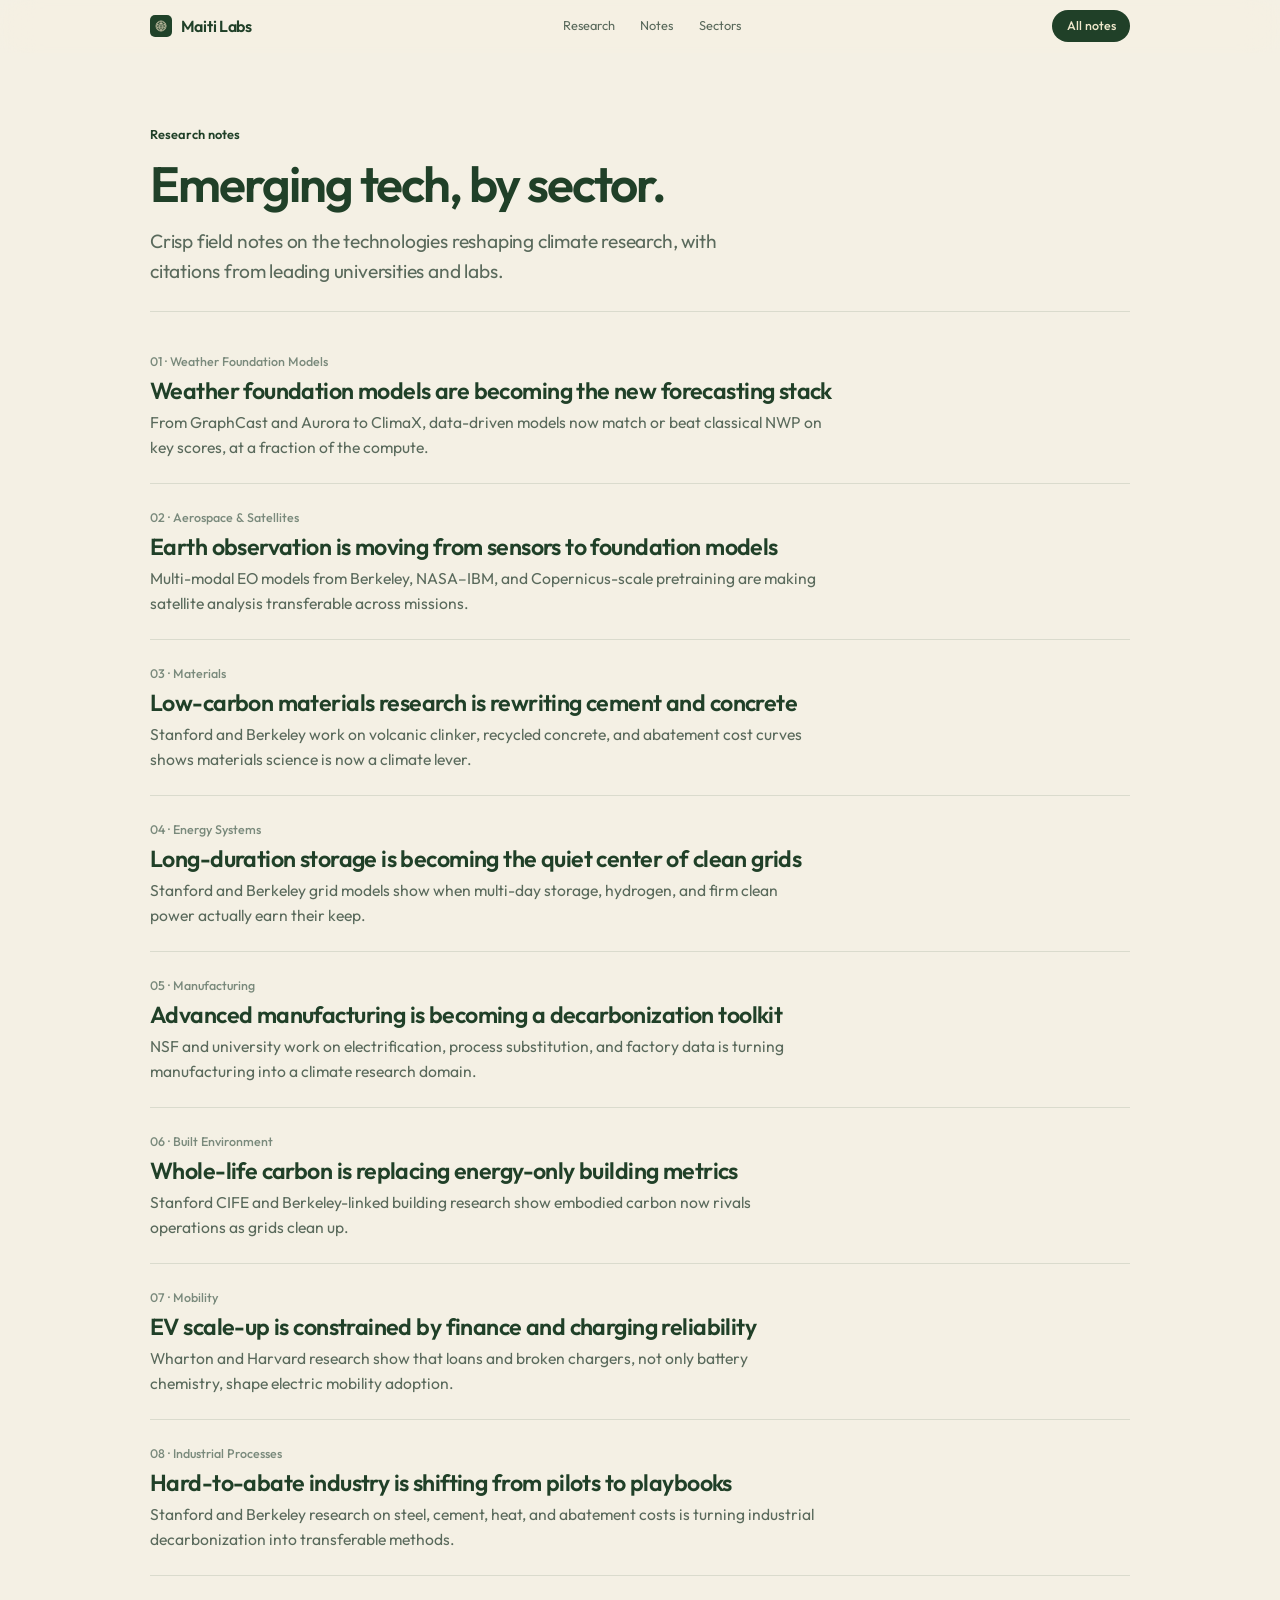
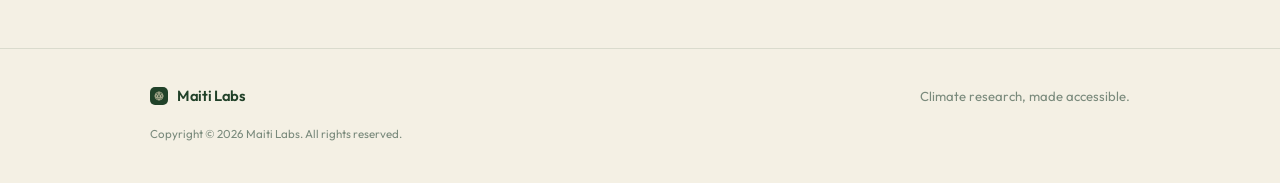
==== blog/index.html @ e24b53aa "Add sector research notes on emerging technologies" ====
<!DOCTYPE html>
<html lang="en">
<head>
<meta charset="UTF-8" />
<meta name="viewport" content="width=device-width, initial-scale=1.0" />
<title>Research notes · Maiti Labs</title>
<meta name="description" content="Maiti Labs research notes on emerging technologies across climate sectors." />
<link rel="icon" href="../logo.png" type="image/png" />
<link rel="preconnect" href="https://fonts.googleapis.com">
<link rel="preconnect" href="https://fonts.gstatic.com" crossorigin>
<link href="https://fonts.googleapis.com/css2?family=Outfit:wght@300;400;500;600;700&display=swap" rel="stylesheet">
<link rel="stylesheet" href="styles.css" />
</head>
<body>
  <nav class="nav" id="nav">
    <div class="wrap nav-inner">
      <a class="brand" href="../index.html" aria-label="Maiti Labs home">
        <img src="../logo.png" alt="" width="22" height="22" />
        <span>Maiti Labs</span>
      </a>
      <div class="nav-links">
        <a href="../index.html#research">Research</a>
        <a href="index.html">Notes</a>
        <a href="../index.html#sectors">Sectors</a>
      </div>
      <a class="nav-cta" href="index.html">All notes</a>
    </div>
  </nav>
  <header class="page-hero">
    <div class="wrap">
      <p class="eyebrow">Research notes</p>
      <h1>Emerging tech, by sector.</h1>
      <p class="lede">Crisp field notes on the technologies reshaping climate research, with citations from leading universities and labs.</p>
    </div>
  </header>
  <section class="wrap">
    <div class="post-list">
        <a class="post-card" href="weather-foundation-models.html">
          <p class="meta">01 · Weather Foundation Models</p>
          <h2>Weather foundation models are becoming the new forecasting stack</h2>
          <p>From GraphCast and Aurora to ClimaX, data-driven models now match or beat classical NWP on key scores, at a fraction of the compute.</p>
        </a>
        <a class="post-card" href="aerospace-satellites.html">
          <p class="meta">02 · Aerospace & Satellites</p>
          <h2>Earth observation is moving from sensors to foundation models</h2>
          <p>Multi-modal EO models from Berkeley, NASA–IBM, and Copernicus-scale pretraining are making satellite analysis transferable across missions.</p>
        </a>
        <a class="post-card" href="materials.html">
          <p class="meta">03 · Materials</p>
          <h2>Low-carbon materials research is rewriting cement and concrete</h2>
          <p>Stanford and Berkeley work on volcanic clinker, recycled concrete, and abatement cost curves shows materials science is now a climate lever.</p>
        </a>
        <a class="post-card" href="energy-systems.html">
          <p class="meta">04 · Energy Systems</p>
          <h2>Long-duration storage is becoming the quiet center of clean grids</h2>
          <p>Stanford and Berkeley grid models show when multi-day storage, hydrogen, and firm clean power actually earn their keep.</p>
        </a>
        <a class="post-card" href="manufacturing.html">
          <p class="meta">05 · Manufacturing</p>
          <h2>Advanced manufacturing is becoming a decarbonization toolkit</h2>
          <p>NSF and university work on electrification, process substitution, and factory data is turning manufacturing into a climate research domain.</p>
        </a>
        <a class="post-card" href="built-environment.html">
          <p class="meta">06 · Built Environment</p>
          <h2>Whole-life carbon is replacing energy-only building metrics</h2>
          <p>Stanford CIFE and Berkeley-linked building research show embodied carbon now rivals operations as grids clean up.</p>
        </a>
        <a class="post-card" href="mobility.html">
          <p class="meta">07 · Mobility</p>
          <h2>EV scale-up is constrained by finance and charging reliability</h2>
          <p>Wharton and Harvard research show that loans and broken chargers, not only battery chemistry, shape electric mobility adoption.</p>
        </a>
        <a class="post-card" href="industrial-processes.html">
          <p class="meta">08 · Industrial Processes</p>
          <h2>Hard-to-abate industry is shifting from pilots to playbooks</h2>
          <p>Stanford and Berkeley research on steel, cement, heat, and abatement costs is turning industrial decarbonization into transferable methods.</p>
        </a>
    </div>
  </section>
  <footer class="footer">
    <div class="wrap">
      <div class="footer-row">
        <a class="brand" href="../index.html">
          <img src="../logo.png" alt="" width="18" height="18" />
          <span>Maiti Labs</span>
        </a>
        <p class="footer-tag">Climate research, made accessible.</p>
      </div>
      <p class="copyright">Copyright © 2026 Maiti Labs. All rights reserved.</p>
    </div>
  </footer>
  <script>
    const nav = document.getElementById('nav');
    const onScroll = () => nav.classList.toggle('scrolled', window.scrollY > 8);
    onScroll();
    window.addEventListener('scroll', onScroll, { passive: true });
  </script>
</body>
</html>
---- blog/styles.css ----
:root {
  --green: #204028;
  --cream: #f0e8cc;
  --bg: #f4f0e4;
  --bg-white: #faf7ef;
  --ink: #204028;
  --muted: #5a6a5c;
  --faint: #7a8a7c;
  --line: rgba(32, 64, 40, 0.12);
  --accent: #204028;
  --accent-soft: #2d5640;
  --max: 720px;
  --max-wide: 980px;
}

* { margin: 0; padding: 0; box-sizing: border-box; }
html { scroll-behavior: smooth; }
body {
  background: var(--bg);
  color: var(--ink);
  font-family: "Outfit", "Helvetica Neue", Helvetica, Arial, sans-serif;
  -webkit-font-smoothing: antialiased;
  text-rendering: optimizeLegibility;
  line-height: 1.55;
}
a { color: inherit; text-decoration: none; }
.wrap {
  width: min(100% - 2.4rem, var(--max-wide));
  margin-inline: auto;
}
.wrap-narrow {
  width: min(100% - 2.4rem, var(--max));
  margin-inline: auto;
}
@media (min-width: 800px) {
  .wrap { width: min(100% - 4rem, var(--max-wide)); }
  .wrap-narrow { width: min(100% - 4rem, var(--max)); }
}

.nav {
  position: sticky;
  top: 0;
  z-index: 40;
  background: rgba(244, 240, 228, 0.82);
  backdrop-filter: saturate(180%) blur(18px);
  -webkit-backdrop-filter: saturate(180%) blur(18px);
  border-bottom: 1px solid transparent;
  transition: border-color .25s ease;
}
.nav.scrolled { border-bottom-color: var(--line); }
.nav-inner {
  min-height: 52px;
  display: flex;
  align-items: center;
  justify-content: space-between;
  gap: 1rem;
}
.brand {
  display: inline-flex;
  align-items: center;
  gap: 0.55rem;
  font-size: 1rem;
  font-weight: 600;
  letter-spacing: -0.02em;
}
.brand img {
  width: 22px;
  height: 22px;
  border-radius: 5px;
  display: block;
}
.nav-links {
  display: none;
  gap: 1.6rem;
}
@media (min-width: 720px) { .nav-links { display: flex; } }
.nav-links a {
  font-size: 0.8rem;
  font-weight: 400;
  color: var(--muted);
  transition: color .2s ease;
}
.nav-links a:hover { color: var(--ink); }
.nav-cta {
  font-size: 0.78rem;
  font-weight: 500;
  color: var(--cream);
  background: var(--accent);
  padding: 0.42rem 0.9rem;
  border-radius: 980px;
  transition: background .2s ease;
}
.nav-cta:hover { background: var(--accent-soft); }

.page-hero {
  padding: clamp(3rem, 8vh, 4.75rem) 0 1.5rem;
}
.page-hero .eyebrow {
  font-size: 0.8rem;
  font-weight: 600;
  color: var(--accent);
  margin-bottom: 0.75rem;
}
.page-hero h1 {
  font-size: clamp(2rem, 4.5vw, 3.1rem);
  font-weight: 600;
  letter-spacing: -0.04em;
  line-height: 1.1;
  max-width: 18ch;
}
.page-hero .lede {
  margin-top: 1rem;
  max-width: 38rem;
  color: var(--muted);
  font-size: clamp(1.05rem, 1.6vw, 1.2rem);
  letter-spacing: -0.01em;
}

.post-list {
  padding: 1rem 0 4.5rem;
  display: grid;
  gap: 0;
  border-top: 1px solid var(--line);
}
.post-card {
  display: grid;
  gap: 0.35rem;
  padding: 1.5rem 0;
  border-bottom: 1px solid var(--line);
  transition: opacity .2s ease;
}
.post-card:hover { opacity: 0.78; }
.post-card .meta {
  font-size: 0.78rem;
  color: var(--faint);
  font-weight: 500;
}
.post-card h2 {
  font-size: clamp(1.2rem, 2vw, 1.45rem);
  font-weight: 600;
  letter-spacing: -0.025em;
  line-height: 1.2;
}
.post-card p {
  color: var(--muted);
  font-size: 0.98rem;
  max-width: 42rem;
}

.article {
  padding: clamp(2.75rem, 7vh, 4rem) 0 4.5rem;
}
.article-meta {
  font-size: 0.8rem;
  color: var(--faint);
  font-weight: 500;
  margin-bottom: 1rem;
}
.article h1 {
  font-size: clamp(2.1rem, 4.8vw, 3.25rem);
  font-weight: 600;
  letter-spacing: -0.04em;
  line-height: 1.08;
  margin-bottom: 1.35rem;
}
.article .dek {
  font-size: clamp(1.08rem, 1.7vw, 1.25rem);
  color: var(--muted);
  letter-spacing: -0.015em;
  margin-bottom: 2.25rem;
  max-width: 38rem;
}
.article .body > p {
  font-size: 1.05rem;
  color: var(--ink);
  margin-bottom: 1.15rem;
}
.article .body > p.muted {
  color: var(--muted);
}
.article .body h2 {
  font-size: clamp(1.35rem, 2.4vw, 1.7rem);
  font-weight: 600;
  letter-spacing: -0.03em;
  margin: 2.4rem 0 0.85rem;
  line-height: 1.2;
}
.article .body h3 {
  font-size: 1.12rem;
  font-weight: 600;
  letter-spacing: -0.02em;
  margin: 1.75rem 0 0.55rem;
}
.article .body ul,
.article .body ol {
  margin: 0 0 1.15rem 1.2rem;
  color: var(--ink);
}
.article .body li {
  margin-bottom: 0.45rem;
  font-size: 1.02rem;
}
.article .body a {
  color: var(--accent);
  text-decoration: underline;
  text-underline-offset: 2px;
  text-decoration-thickness: 1px;
}
.article .body a:hover { color: var(--accent-soft); }
.article .callout {
  margin: 1.75rem 0;
  padding: 1.15rem 1.25rem;
  background: var(--bg-white);
  border: 1px solid var(--line);
  border-radius: 12px;
}
.article .callout p {
  margin: 0;
  font-size: 1.02rem;
  color: var(--muted);
}
.refs {
  margin-top: 3rem;
  padding-top: 1.75rem;
  border-top: 1px solid var(--line);
}
.refs h2 {
  font-size: 1.15rem;
  font-weight: 600;
  margin-bottom: 1rem;
}
.refs ol {
  margin-left: 1.2rem;
  display: grid;
  gap: 0.65rem;
}
.refs li {
  font-size: 0.9rem;
  color: var(--muted);
  line-height: 1.45;
}
.refs a {
  color: var(--accent);
  text-decoration: underline;
  text-underline-offset: 2px;
}
.back-link {
  display: inline-flex;
  align-items: center;
  gap: 0.25rem;
  margin-bottom: 1.5rem;
  font-size: 0.88rem;
  color: var(--accent);
  font-weight: 500;
}
.back-link:hover { color: var(--accent-soft); }

.footer {
  padding: 2.25rem 0 2.5rem;
  border-top: 1px solid var(--line);
}
.footer-row {
  display: flex;
  flex-wrap: wrap;
  gap: 0.75rem 1.4rem;
  align-items: center;
  justify-content: space-between;
}
.footer .brand { font-size: 0.92rem; }
.footer .brand img { width: 18px; height: 18px; }
.footer-tag {
  color: var(--faint);
  font-size: 0.82rem;
}
.copyright {
  margin-top: 1.1rem;
  color: var(--faint);
  font-size: 0.72rem;
}

a:focus-visible {
  outline: 2px solid var(--accent);
  outline-offset: 3px;
}
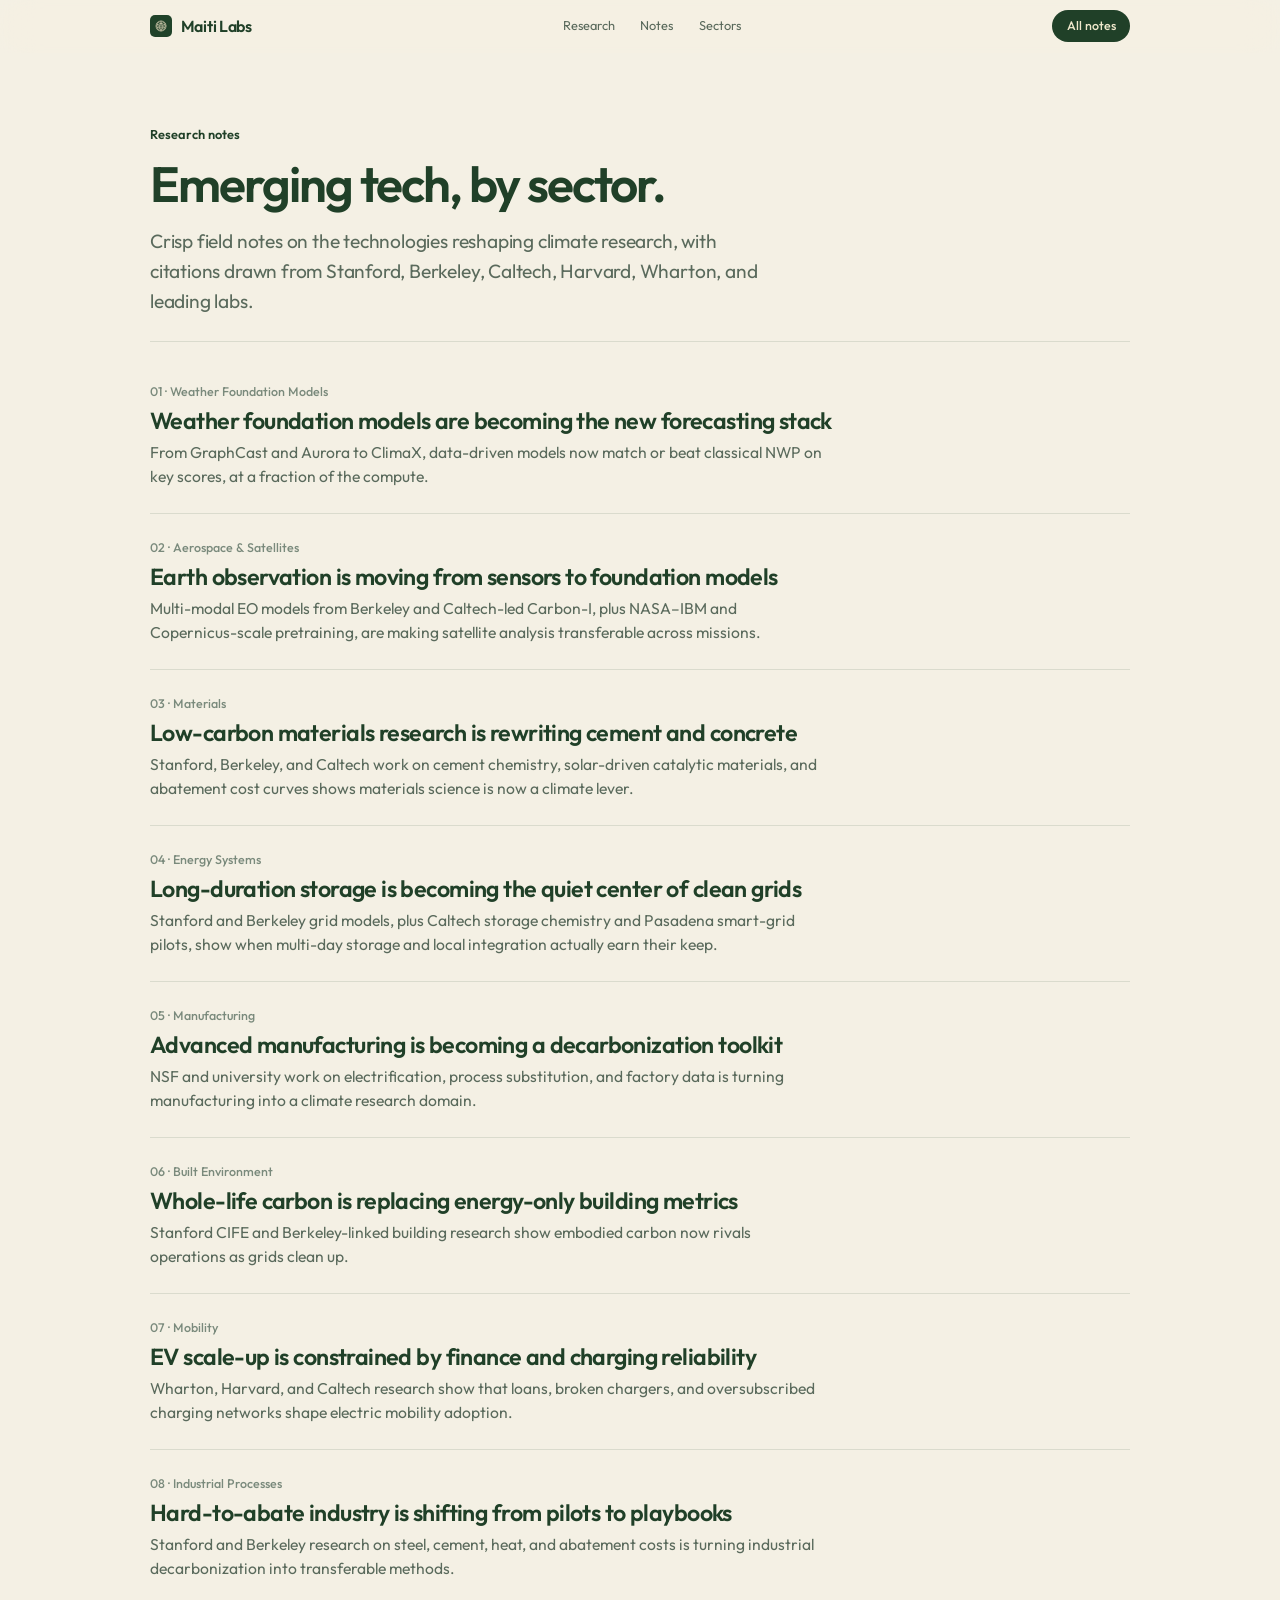
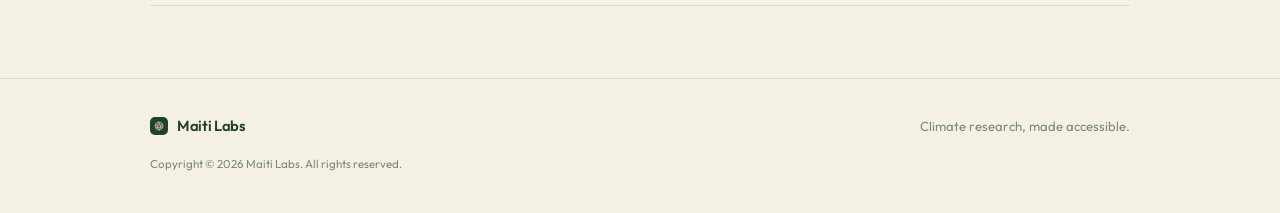
==== commit 854bd714: "Add Caltech research across sector notes" ====
--- a/blog/index.html
+++ b/blog/index.html
@@ -30,7 +30,7 @@
     <div class="wrap">
       <p class="eyebrow">Research notes</p>
       <h1>Emerging tech, by sector.</h1>
-      <p class="lede">Crisp field notes on the technologies reshaping climate research, with citations from leading universities and labs.</p>
+      <p class="lede">Crisp field notes on the technologies reshaping climate research, with citations drawn from Stanford, Berkeley, Caltech, Harvard, Wharton, and leading labs.</p>
     </div>
   </header>
   <section class="wrap">
@@ -43,17 +43,17 @@
         <a class="post-card" href="aerospace-satellites.html">
           <p class="meta">02 · Aerospace & Satellites</p>
           <h2>Earth observation is moving from sensors to foundation models</h2>
-          <p>Multi-modal EO models from Berkeley, NASA–IBM, and Copernicus-scale pretraining are making satellite analysis transferable across missions.</p>
+          <p>Multi-modal EO models from Berkeley and Caltech-led Carbon-I, plus NASA–IBM and Copernicus-scale pretraining, are making satellite analysis transferable across missions.</p>
         </a>
         <a class="post-card" href="materials.html">
           <p class="meta">03 · Materials</p>
           <h2>Low-carbon materials research is rewriting cement and concrete</h2>
-          <p>Stanford and Berkeley work on volcanic clinker, recycled concrete, and abatement cost curves shows materials science is now a climate lever.</p>
+          <p>Stanford, Berkeley, and Caltech work on cement chemistry, solar-driven catalytic materials, and abatement cost curves shows materials science is now a climate lever.</p>
         </a>
         <a class="post-card" href="energy-systems.html">
           <p class="meta">04 · Energy Systems</p>
           <h2>Long-duration storage is becoming the quiet center of clean grids</h2>
-          <p>Stanford and Berkeley grid models show when multi-day storage, hydrogen, and firm clean power actually earn their keep.</p>
+          <p>Stanford and Berkeley grid models, plus Caltech storage chemistry and Pasadena smart-grid pilots, show when multi-day storage and local integration actually earn their keep.</p>
         </a>
         <a class="post-card" href="manufacturing.html">
           <p class="meta">05 · Manufacturing</p>
@@ -68,7 +68,7 @@
         <a class="post-card" href="mobility.html">
           <p class="meta">07 · Mobility</p>
           <h2>EV scale-up is constrained by finance and charging reliability</h2>
-          <p>Wharton and Harvard research show that loans and broken chargers, not only battery chemistry, shape electric mobility adoption.</p>
+          <p>Wharton, Harvard, and Caltech research show that loans, broken chargers, and oversubscribed charging networks shape electric mobility adoption.</p>
         </a>
         <a class="post-card" href="industrial-processes.html">
           <p class="meta">08 · Industrial Processes</p>
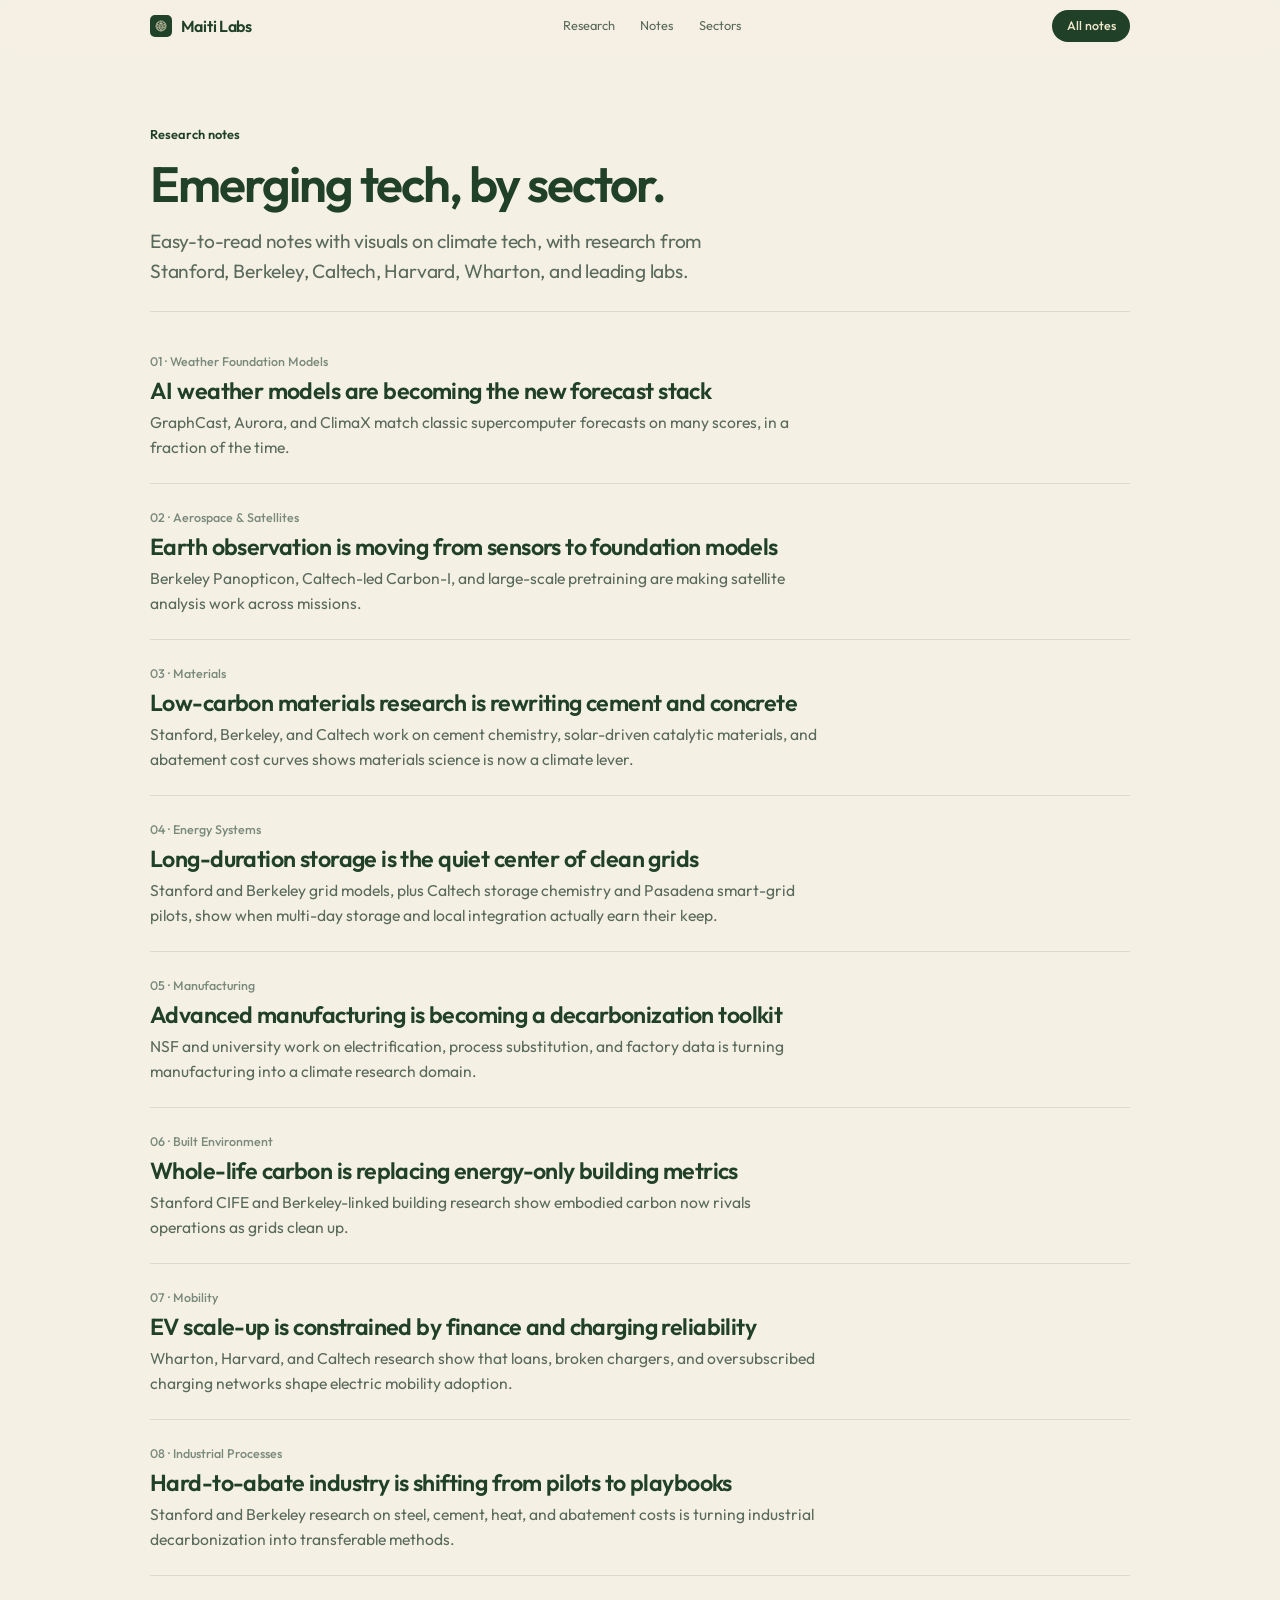
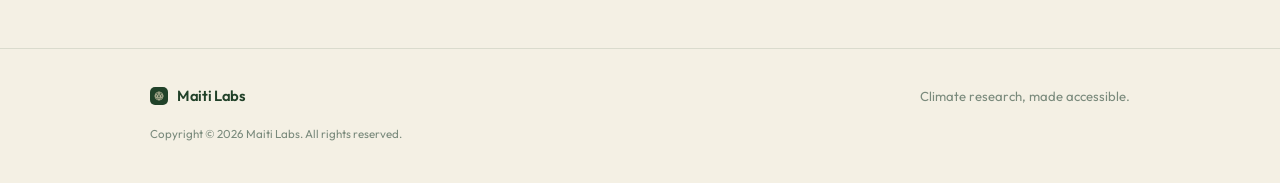
==== commit 520c8105: "Add sector infographics and fix citation authorship" ====
--- a/blog/index.html
+++ b/blog/index.html
@@ -30,20 +30,20 @@
     <div class="wrap">
       <p class="eyebrow">Research notes</p>
       <h1>Emerging tech, by sector.</h1>
-      <p class="lede">Crisp field notes on the technologies reshaping climate research, with citations drawn from Stanford, Berkeley, Caltech, Harvard, Wharton, and leading labs.</p>
+      <p class="lede">Easy-to-read notes with visuals on climate tech, with research from Stanford, Berkeley, Caltech, Harvard, Wharton, and leading labs.</p>
     </div>
   </header>
   <section class="wrap">
     <div class="post-list">
         <a class="post-card" href="weather-foundation-models.html">
           <p class="meta">01 · Weather Foundation Models</p>
-          <h2>Weather foundation models are becoming the new forecasting stack</h2>
-          <p>From GraphCast and Aurora to ClimaX, data-driven models now match or beat classical NWP on key scores, at a fraction of the compute.</p>
+          <h2>AI weather models are becoming the new forecast stack</h2>
+          <p>GraphCast, Aurora, and ClimaX match classic supercomputer forecasts on many scores, in a fraction of the time.</p>
         </a>
         <a class="post-card" href="aerospace-satellites.html">
           <p class="meta">02 · Aerospace & Satellites</p>
           <h2>Earth observation is moving from sensors to foundation models</h2>
-          <p>Multi-modal EO models from Berkeley and Caltech-led Carbon-I, plus NASA–IBM and Copernicus-scale pretraining, are making satellite analysis transferable across missions.</p>
+          <p>Berkeley Panopticon, Caltech-led Carbon-I, and large-scale pretraining are making satellite analysis work across missions.</p>
         </a>
         <a class="post-card" href="materials.html">
           <p class="meta">03 · Materials</p>
@@ -52,7 +52,7 @@
         </a>
         <a class="post-card" href="energy-systems.html">
           <p class="meta">04 · Energy Systems</p>
-          <h2>Long-duration storage is becoming the quiet center of clean grids</h2>
+          <h2>Long-duration storage is the quiet center of clean grids</h2>
           <p>Stanford and Berkeley grid models, plus Caltech storage chemistry and Pasadena smart-grid pilots, show when multi-day storage and local integration actually earn their keep.</p>
         </a>
         <a class="post-card" href="manufacturing.html">
--- a/blog/styles.css
+++ b/blog/styles.css
@@ -282,3 +282,87 @@
   outline: 2px solid var(--accent);
   outline-offset: 3px;
 }
+
+/* Sector infographics */
+.viz {
+  margin: 1.75rem 0 2rem;
+  padding: 1.15rem 1.1rem 1rem;
+  background: var(--bg-white);
+  border: 1px solid var(--line);
+  border-radius: 14px;
+}
+.viz-svg {
+  display: block;
+  width: 100%;
+  height: auto;
+  max-height: 280px;
+}
+.viz-caption {
+  margin-top: 0.85rem;
+  font-size: 0.88rem;
+  line-height: 1.45;
+  color: var(--muted);
+}
+.viz-steps {
+  display: flex;
+  flex-direction: column;
+  gap: 0.35rem;
+}
+@media (min-width: 520px) {
+  .viz-steps { flex-direction: row; flex-wrap: wrap; gap: 0.5rem; }
+}
+
+@keyframes viz-pulse {
+  0%, 100% { opacity: 1; transform: scale(1); }
+  50% { opacity: 0.88; transform: scale(1.02); }
+}
+@keyframes viz-draw {
+  from { stroke-dashoffset: 24; }
+  to { stroke-dashoffset: 0; }
+}
+@keyframes viz-float {
+  0%, 100% { transform: translateY(0); }
+  50% { transform: translateY(-4px); }
+}
+@keyframes viz-fade-slide {
+  from { opacity: 0; transform: translateY(8px); }
+  to { opacity: 1; transform: translateY(0); }
+}
+
+.viz-pulse { animation: viz-pulse 3.2s ease-in-out infinite; transform-origin: center; }
+.viz-float { animation: viz-float 4s ease-in-out infinite; transform-origin: center; }
+.viz-fade-slide { animation: viz-fade-slide 0.9s ease-out both; }
+.viz-draw {
+  stroke-dasharray: 24;
+  animation: viz-draw 1.2s ease-out forwards;
+}
+
+@media (prefers-reduced-motion: reduce) {
+  .viz-pulse,
+  .viz-float,
+  .viz-fade-slide,
+  .viz-draw {
+    animation: none !important;
+    opacity: 1;
+    transform: none;
+    stroke-dashoffset: 0;
+  }
+}
+
+.article .callout-plain {
+  margin: 0 0 1.5rem;
+  padding: 1.1rem 1.2rem;
+  background: var(--cream);
+  border: 1px solid rgba(32, 64, 40, 0.18);
+  border-radius: 12px;
+}
+.article .callout-plain p {
+  margin: 0;
+  font-size: 1.02rem;
+  color: var(--ink);
+  line-height: 1.5;
+}
+.article .callout-plain strong {
+  font-weight: 600;
+  color: var(--accent);
+}
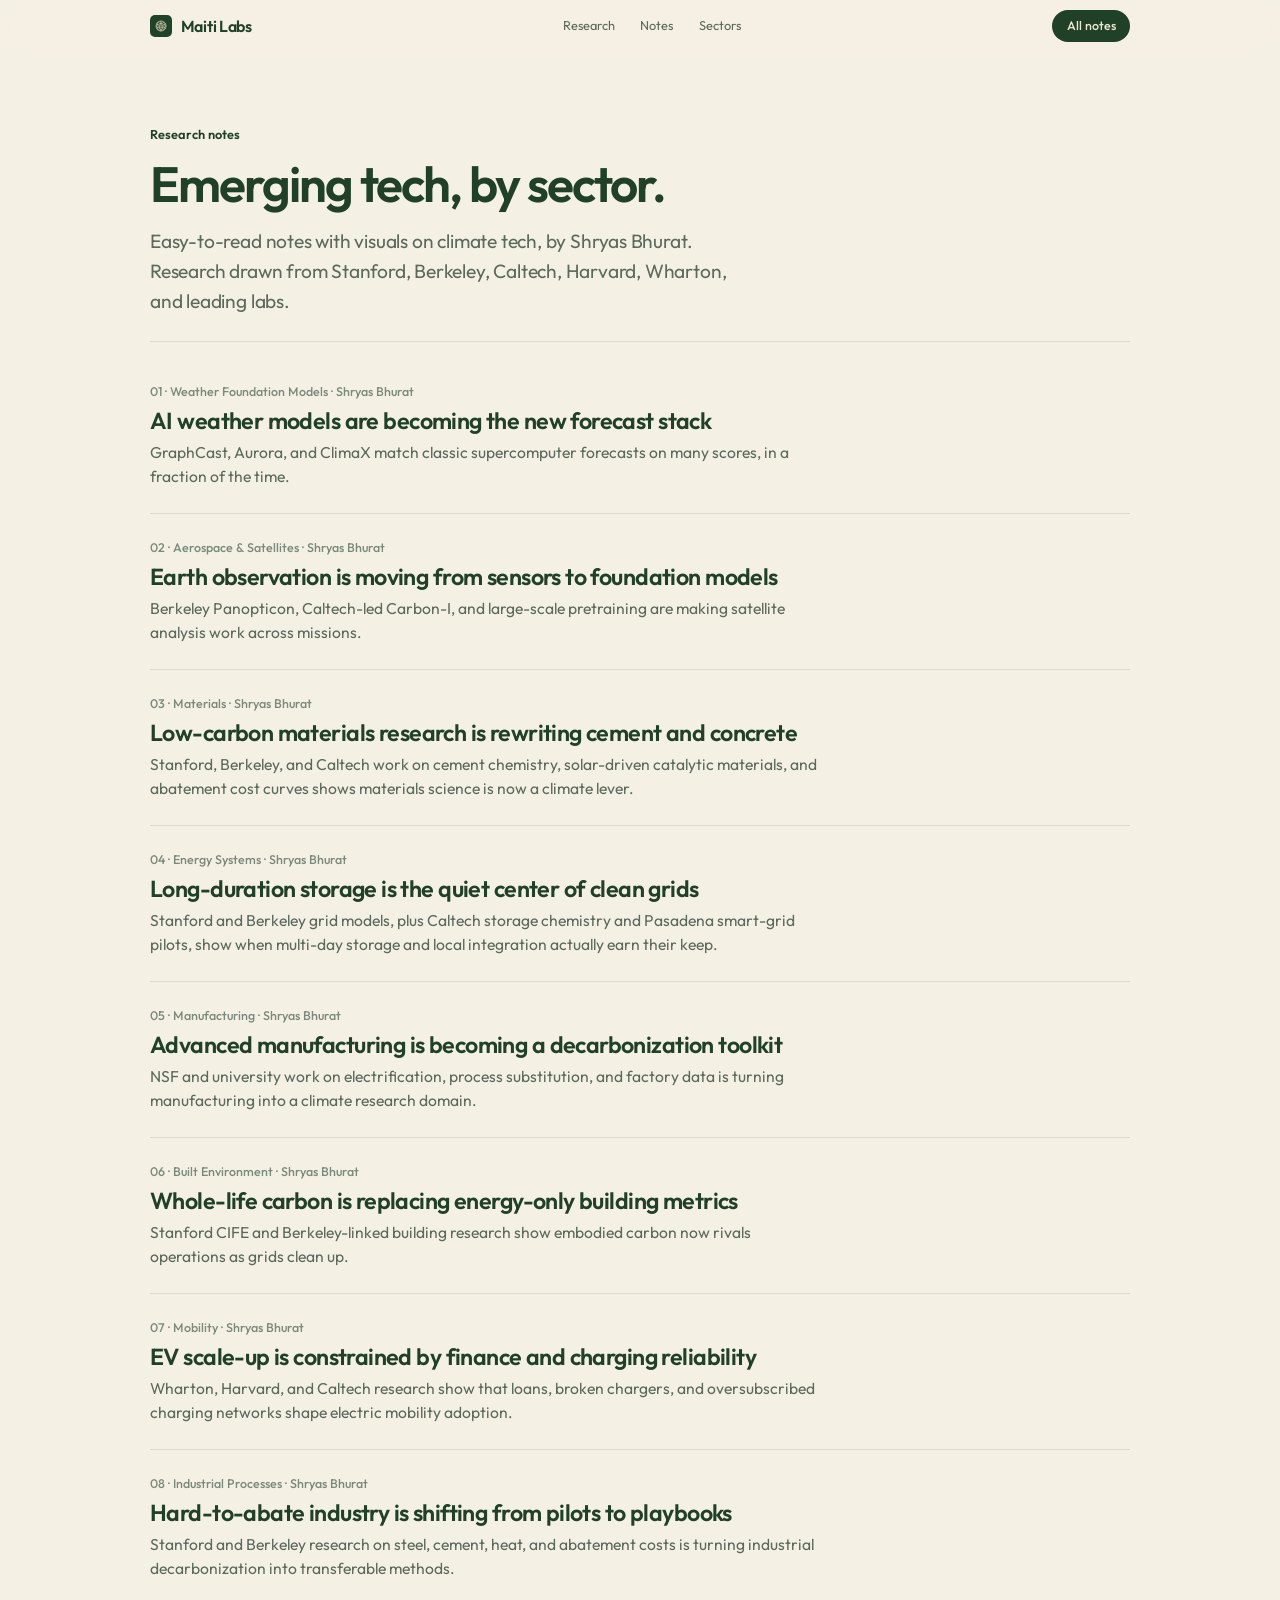
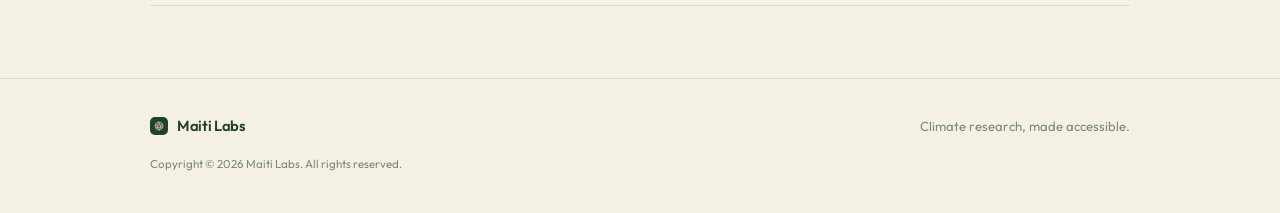
==== commit 907ed8c5: "Credit Shryas Bhurat as research note author" ====
--- a/blog/index.html
+++ b/blog/index.html
@@ -4,7 +4,7 @@
 <meta charset="UTF-8" />
 <meta name="viewport" content="width=device-width, initial-scale=1.0" />
 <title>Research notes · Maiti Labs</title>
-<meta name="description" content="Maiti Labs research notes on emerging technologies across climate sectors." />
+<meta name="description" content="Maiti Labs research notes on emerging technologies across climate sectors, by Shryas Bhurat." />
 <link rel="icon" href="../logo.png" type="image/png" />
 <link rel="preconnect" href="https://fonts.googleapis.com">
 <link rel="preconnect" href="https://fonts.gstatic.com" crossorigin>
@@ -30,48 +30,48 @@
     <div class="wrap">
       <p class="eyebrow">Research notes</p>
       <h1>Emerging tech, by sector.</h1>
-      <p class="lede">Easy-to-read notes with visuals on climate tech, with research from Stanford, Berkeley, Caltech, Harvard, Wharton, and leading labs.</p>
+      <p class="lede">Easy-to-read notes with visuals on climate tech, by Shryas Bhurat. Research drawn from Stanford, Berkeley, Caltech, Harvard, Wharton, and leading labs.</p>
     </div>
   </header>
   <section class="wrap">
     <div class="post-list">
         <a class="post-card" href="weather-foundation-models.html">
-          <p class="meta">01 · Weather Foundation Models</p>
+          <p class="meta">01 · Weather Foundation Models · Shryas Bhurat</p>
           <h2>AI weather models are becoming the new forecast stack</h2>
           <p>GraphCast, Aurora, and ClimaX match classic supercomputer forecasts on many scores, in a fraction of the time.</p>
         </a>
         <a class="post-card" href="aerospace-satellites.html">
-          <p class="meta">02 · Aerospace & Satellites</p>
+          <p class="meta">02 · Aerospace & Satellites · Shryas Bhurat</p>
           <h2>Earth observation is moving from sensors to foundation models</h2>
           <p>Berkeley Panopticon, Caltech-led Carbon-I, and large-scale pretraining are making satellite analysis work across missions.</p>
         </a>
         <a class="post-card" href="materials.html">
-          <p class="meta">03 · Materials</p>
+          <p class="meta">03 · Materials · Shryas Bhurat</p>
           <h2>Low-carbon materials research is rewriting cement and concrete</h2>
           <p>Stanford, Berkeley, and Caltech work on cement chemistry, solar-driven catalytic materials, and abatement cost curves shows materials science is now a climate lever.</p>
         </a>
         <a class="post-card" href="energy-systems.html">
-          <p class="meta">04 · Energy Systems</p>
+          <p class="meta">04 · Energy Systems · Shryas Bhurat</p>
           <h2>Long-duration storage is the quiet center of clean grids</h2>
           <p>Stanford and Berkeley grid models, plus Caltech storage chemistry and Pasadena smart-grid pilots, show when multi-day storage and local integration actually earn their keep.</p>
         </a>
         <a class="post-card" href="manufacturing.html">
-          <p class="meta">05 · Manufacturing</p>
+          <p class="meta">05 · Manufacturing · Shryas Bhurat</p>
           <h2>Advanced manufacturing is becoming a decarbonization toolkit</h2>
           <p>NSF and university work on electrification, process substitution, and factory data is turning manufacturing into a climate research domain.</p>
         </a>
         <a class="post-card" href="built-environment.html">
-          <p class="meta">06 · Built Environment</p>
+          <p class="meta">06 · Built Environment · Shryas Bhurat</p>
           <h2>Whole-life carbon is replacing energy-only building metrics</h2>
           <p>Stanford CIFE and Berkeley-linked building research show embodied carbon now rivals operations as grids clean up.</p>
         </a>
         <a class="post-card" href="mobility.html">
-          <p class="meta">07 · Mobility</p>
+          <p class="meta">07 · Mobility · Shryas Bhurat</p>
           <h2>EV scale-up is constrained by finance and charging reliability</h2>
           <p>Wharton, Harvard, and Caltech research show that loans, broken chargers, and oversubscribed charging networks shape electric mobility adoption.</p>
         </a>
         <a class="post-card" href="industrial-processes.html">
-          <p class="meta">08 · Industrial Processes</p>
+          <p class="meta">08 · Industrial Processes · Shryas Bhurat</p>
           <h2>Hard-to-abate industry is shifting from pilots to playbooks</h2>
           <p>Stanford and Berkeley research on steel, cement, heat, and abatement costs is turning industrial decarbonization into transferable methods.</p>
         </a>
--- a/blog/styles.css
+++ b/blog/styles.css
@@ -154,7 +154,14 @@
   font-size: 0.8rem;
   color: var(--faint);
   font-weight: 500;
-  margin-bottom: 1rem;
+  margin-bottom: 0.45rem;
+}
+.article-author {
+  font-size: 0.95rem;
+  font-weight: 500;
+  color: var(--ink);
+  letter-spacing: -0.01em;
+  margin-bottom: 1.15rem;
 }
 .article h1 {
   font-size: clamp(2.1rem, 4.8vw, 3.25rem);
@@ -366,3 +373,83 @@
   font-weight: 600;
   color: var(--accent);
 }
+
+.timeline {
+  margin: 1.25rem 0 1.75rem;
+  border-left: 2px solid var(--line);
+  padding-left: 1.15rem;
+  display: grid;
+  gap: 1rem;
+}
+.timeline-item {
+  position: relative;
+}
+.timeline-item::before {
+  content: "";
+  position: absolute;
+  left: -1.28rem;
+  top: 0.35rem;
+  width: 8px;
+  height: 8px;
+  border-radius: 50%;
+  background: var(--accent);
+  box-shadow: 0 0 0 3px rgba(32, 64, 40, 0.12);
+}
+.timeline-year {
+  font-size: 0.78rem;
+  font-weight: 600;
+  color: var(--accent);
+  margin-bottom: 0.2rem;
+}
+.timeline-text {
+  font-size: 0.98rem;
+  color: var(--muted);
+  margin: 0;
+}
+.rebound {
+  display: grid;
+  grid-template-columns: 1fr 1fr;
+  gap: 0.75rem;
+  margin: 1.25rem 0 1rem;
+}
+@media (max-width: 560px) {
+  .rebound { grid-template-columns: 1fr; }
+}
+.rebound-card {
+  background: var(--bg-white);
+  border: 1px solid var(--line);
+  border-radius: 12px;
+  padding: 0.95rem 1rem;
+}
+.rebound-card h3 {
+  font-size: 0.92rem;
+  margin: 0 0 0.35rem;
+}
+.rebound-card p {
+  font-size: 0.9rem;
+  color: var(--muted);
+  margin: 0;
+}
+.progress-note {
+  font-size: 0.95rem;
+  color: var(--muted);
+  margin: 0.5rem 0 0;
+}
+
+@media (prefers-reduced-motion: no-preference) {
+  .timeline-item {
+    animation: viz-fade-slide 0.65s ease-out both;
+  }
+  .timeline-item:nth-child(2) { animation-delay: 0.06s; }
+  .timeline-item:nth-child(3) { animation-delay: 0.12s; }
+  .timeline-item:nth-child(4) { animation-delay: 0.18s; }
+  .timeline-item:nth-child(5) { animation-delay: 0.24s; }
+  .timeline-item:nth-child(6) { animation-delay: 0.3s; }
+  .timeline-item:nth-child(7) { animation-delay: 0.36s; }
+}
+
+@media (prefers-reduced-motion: reduce) {
+  .timeline-item {
+    animation: none !important;
+  }
+}
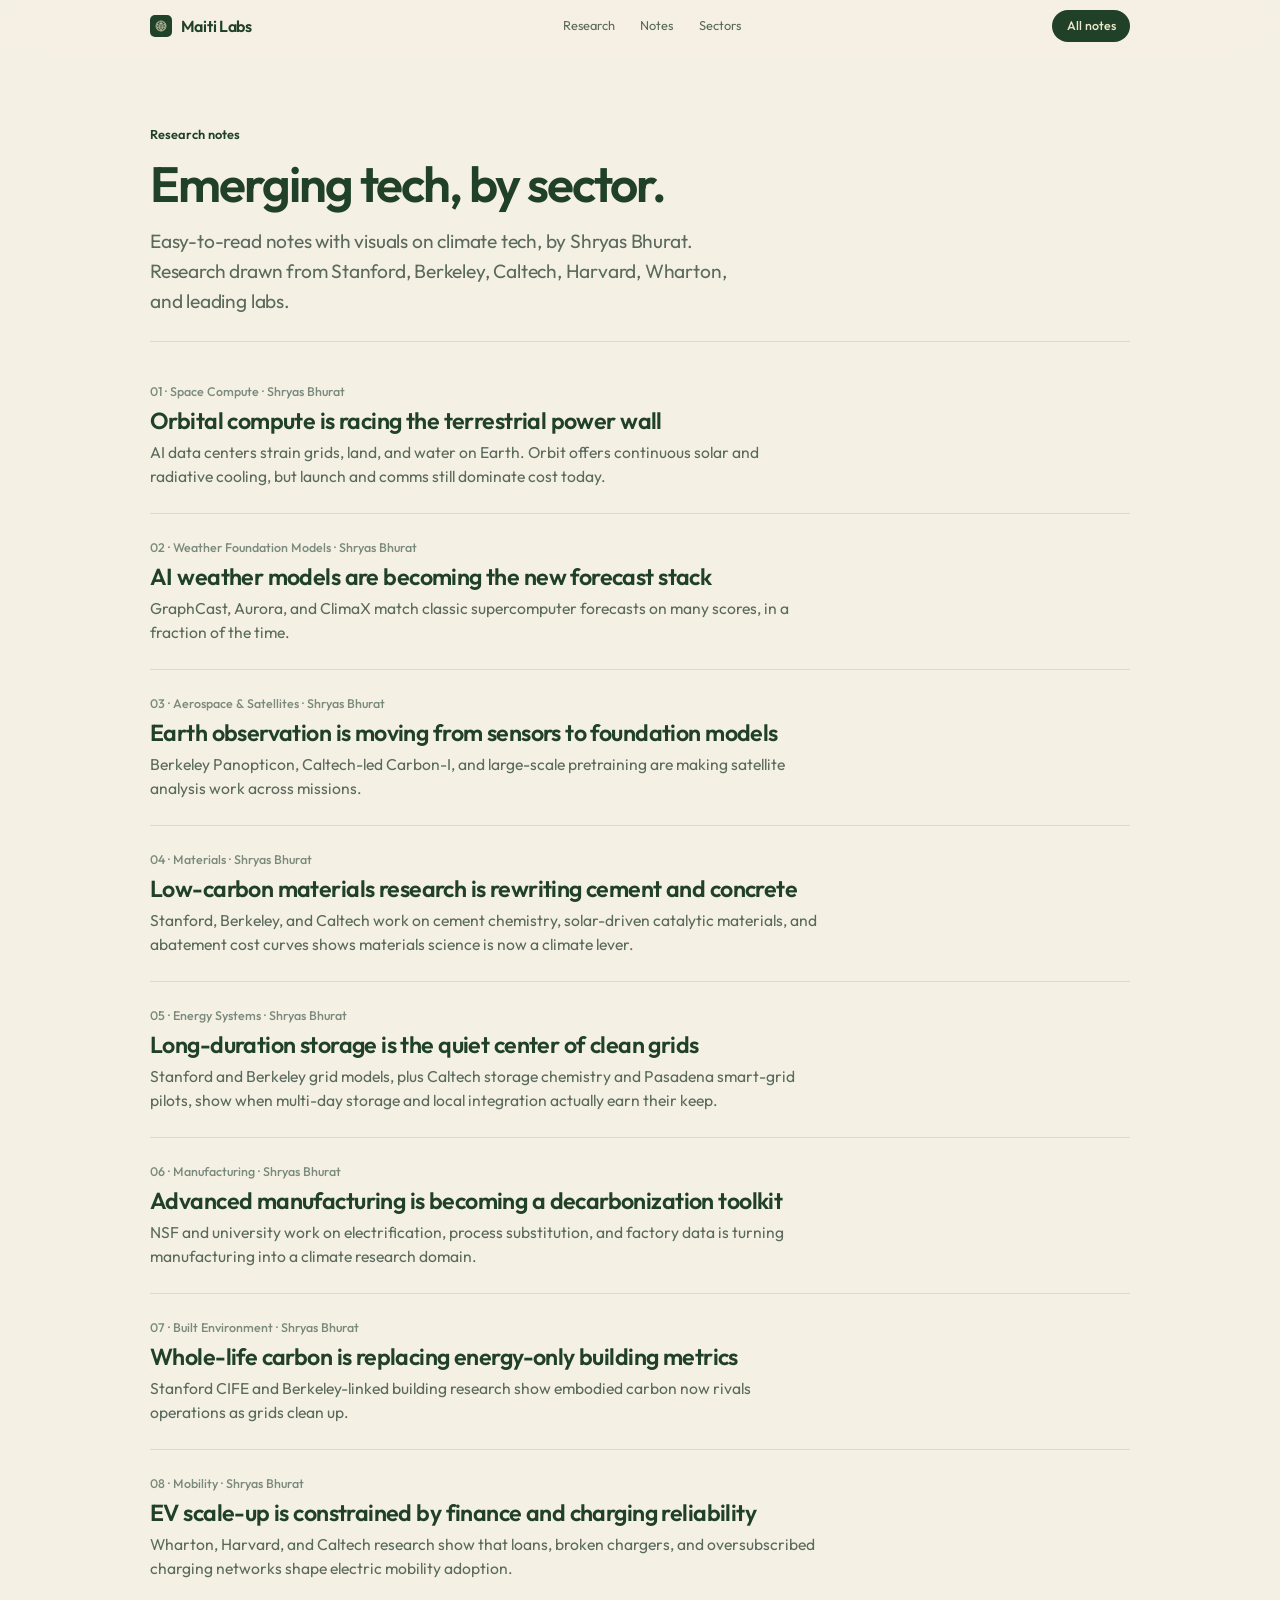
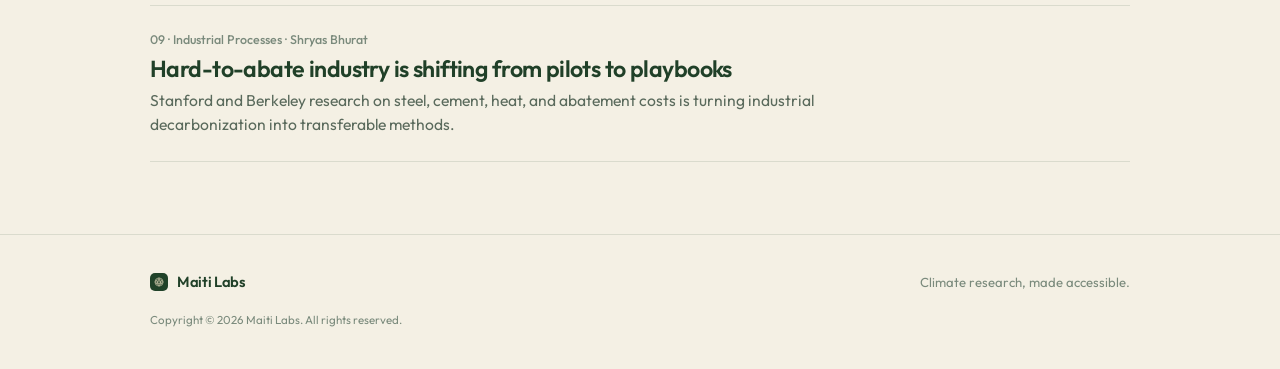
==== commit 27a28feb: "Add Space Compute as sector 01 with markets and company map Co-authored-by: Cursor <cursoragent@curs" ====
--- a/blog/index.html
+++ b/blog/index.html
@@ -35,43 +35,48 @@
   </header>
   <section class="wrap">
     <div class="post-list">
+        <a class="post-card" href="space-compute.html">
+          <p class="meta">01 · Space Compute · Shryas Bhurat</p>
+          <h2>Orbital compute is racing the terrestrial power wall</h2>
+          <p>AI data centers strain grids, land, and water on Earth. Orbit offers continuous solar and radiative cooling, but launch and comms still dominate cost today.</p>
+        </a>
         <a class="post-card" href="weather-foundation-models.html">
-          <p class="meta">01 · Weather Foundation Models · Shryas Bhurat</p>
+          <p class="meta">02 · Weather Foundation Models · Shryas Bhurat</p>
           <h2>AI weather models are becoming the new forecast stack</h2>
           <p>GraphCast, Aurora, and ClimaX match classic supercomputer forecasts on many scores, in a fraction of the time.</p>
         </a>
         <a class="post-card" href="aerospace-satellites.html">
-          <p class="meta">02 · Aerospace & Satellites · Shryas Bhurat</p>
+          <p class="meta">03 · Aerospace & Satellites · Shryas Bhurat</p>
           <h2>Earth observation is moving from sensors to foundation models</h2>
           <p>Berkeley Panopticon, Caltech-led Carbon-I, and large-scale pretraining are making satellite analysis work across missions.</p>
         </a>
         <a class="post-card" href="materials.html">
-          <p class="meta">03 · Materials · Shryas Bhurat</p>
+          <p class="meta">04 · Materials · Shryas Bhurat</p>
           <h2>Low-carbon materials research is rewriting cement and concrete</h2>
           <p>Stanford, Berkeley, and Caltech work on cement chemistry, solar-driven catalytic materials, and abatement cost curves shows materials science is now a climate lever.</p>
         </a>
         <a class="post-card" href="energy-systems.html">
-          <p class="meta">04 · Energy Systems · Shryas Bhurat</p>
+          <p class="meta">05 · Energy Systems · Shryas Bhurat</p>
           <h2>Long-duration storage is the quiet center of clean grids</h2>
           <p>Stanford and Berkeley grid models, plus Caltech storage chemistry and Pasadena smart-grid pilots, show when multi-day storage and local integration actually earn their keep.</p>
         </a>
         <a class="post-card" href="manufacturing.html">
-          <p class="meta">05 · Manufacturing · Shryas Bhurat</p>
+          <p class="meta">06 · Manufacturing · Shryas Bhurat</p>
           <h2>Advanced manufacturing is becoming a decarbonization toolkit</h2>
           <p>NSF and university work on electrification, process substitution, and factory data is turning manufacturing into a climate research domain.</p>
         </a>
         <a class="post-card" href="built-environment.html">
-          <p class="meta">06 · Built Environment · Shryas Bhurat</p>
+          <p class="meta">07 · Built Environment · Shryas Bhurat</p>
           <h2>Whole-life carbon is replacing energy-only building metrics</h2>
           <p>Stanford CIFE and Berkeley-linked building research show embodied carbon now rivals operations as grids clean up.</p>
         </a>
         <a class="post-card" href="mobility.html">
-          <p class="meta">07 · Mobility · Shryas Bhurat</p>
+          <p class="meta">08 · Mobility · Shryas Bhurat</p>
           <h2>EV scale-up is constrained by finance and charging reliability</h2>
           <p>Wharton, Harvard, and Caltech research show that loans, broken chargers, and oversubscribed charging networks shape electric mobility adoption.</p>
         </a>
         <a class="post-card" href="industrial-processes.html">
-          <p class="meta">08 · Industrial Processes · Shryas Bhurat</p>
+          <p class="meta">09 · Industrial Processes · Shryas Bhurat</p>
           <h2>Hard-to-abate industry is shifting from pilots to playbooks</h2>
           <p>Stanford and Berkeley research on steel, cement, heat, and abatement costs is turning industrial decarbonization into transferable methods.</p>
         </a>
--- a/blog/styles.css
+++ b/blog/styles.css
@@ -292,24 +292,52 @@
 
 /* Sector infographics */
 .viz {
-  margin: 1.75rem 0 2rem;
-  padding: 1.15rem 1.1rem 1rem;
+  margin: 2rem 0 2.25rem;
+  padding: 1.35rem 1.35rem 1.15rem;
   background: var(--bg-white);
   border: 1px solid var(--line);
-  border-radius: 14px;
+  border-radius: 16px;
+  box-shadow: 0 8px 28px rgba(32, 64, 40, 0.06);
+  transition: transform 0.25s ease, box-shadow 0.25s ease;
+}
+.viz:hover {
+  transform: translateY(-2px);
+  box-shadow: 0 12px 32px rgba(32, 64, 40, 0.08);
+}
+.viz + .viz {
+  margin-top: 1.5rem;
+}
+.viz-mid {
+  padding: 1.15rem 1.25rem 1rem;
+}
+.viz-loop {
+  border-color: rgba(32, 64, 40, 0.22);
+  background: linear-gradient(180deg, var(--bg-white) 0%, var(--cream) 100%);
+}
+.viz-label {
+  margin: 0 0 0.65rem;
+  font-size: 0.72rem;
+  font-weight: 600;
+  letter-spacing: 0.12em;
+  text-transform: uppercase;
+  color: var(--accent);
 }
 .viz-svg {
   display: block;
   width: 100%;
   height: auto;
-  max-height: 280px;
+  max-height: 320px;
 }
 .viz-caption {
-  margin-top: 0.85rem;
+  margin-top: 0.9rem;
   font-size: 0.88rem;
-  line-height: 1.45;
-  color: var(--muted);
-}
+  line-height: 1.5;
+  color: var(--muted);
+}
+.viz-node:nth-child(1) { animation-delay: 0s; }
+.viz-node:nth-child(2) { animation-delay: 0.08s; }
+.viz-node:nth-child(3) { animation-delay: 0.16s; }
+.viz-node:nth-child(4) { animation-delay: 0.24s; }
 .viz-steps {
   display: flex;
   flex-direction: column;
@@ -321,30 +349,34 @@
 
 @keyframes viz-pulse {
   0%, 100% { opacity: 1; transform: scale(1); }
-  50% { opacity: 0.88; transform: scale(1.02); }
+  50% { opacity: 0.92; transform: scale(1.015); }
 }
 @keyframes viz-draw {
-  from { stroke-dashoffset: 24; }
+  from { stroke-dashoffset: 28; }
   to { stroke-dashoffset: 0; }
+}
+@keyframes viz-dash-flow {
+  to { stroke-dashoffset: -20; }
 }
 @keyframes viz-float {
   0%, 100% { transform: translateY(0); }
-  50% { transform: translateY(-4px); }
+  50% { transform: translateY(-3px); }
 }
 @keyframes viz-fade-slide {
-  from { opacity: 0; transform: translateY(8px); }
+  from { opacity: 0; transform: translateY(6px); }
   to { opacity: 1; transform: translateY(0); }
 }
 
-.viz-pulse { animation: viz-pulse 3.2s ease-in-out infinite; transform-origin: center; }
-.viz-float { animation: viz-float 4s ease-in-out infinite; transform-origin: center; }
-.viz-fade-slide { animation: viz-fade-slide 0.9s ease-out both; }
+.viz-pulse { animation: viz-pulse 3.6s ease-in-out infinite; transform-origin: center; }
+.viz-float { animation: viz-float 4.2s ease-in-out infinite; transform-origin: center; }
+.viz-fade-slide { animation: viz-fade-slide 0.85s ease-out both; }
 .viz-draw {
-  stroke-dasharray: 24;
-  animation: viz-draw 1.2s ease-out forwards;
+  stroke-dasharray: 28;
+  animation: viz-draw 1.4s ease-out forwards, viz-dash-flow 2.8s linear 1.4s infinite;
 }
 
 @media (prefers-reduced-motion: reduce) {
+  .viz:hover { transform: none; }
   .viz-pulse,
   .viz-float,
   .viz-fade-slide,
@@ -436,6 +468,105 @@
   margin: 0.5rem 0 0;
 }
 
+.chart-grid {
+  display: grid;
+  gap: 1.25rem;
+  margin: 1.5rem 0 1.75rem;
+}
+@media (min-width: 720px) {
+  .chart-grid {
+    grid-template-columns: 1fr 1fr;
+    gap: 1.5rem;
+  }
+}
+.article .viz-chart {
+  margin: 0;
+}
+.article .viz-chart .chart-svg {
+  width: 100%;
+  height: auto;
+  display: block;
+  border-radius: 12px;
+}
+.article .chart-wrap .viz-label {
+  font-size: 0.72rem;
+  letter-spacing: 0.08em;
+  text-transform: uppercase;
+  color: var(--faint);
+  margin-bottom: 0.45rem;
+}
+
+.market-map {
+  margin: 0 0 1.75rem;
+  padding: 1.25rem 1.35rem 1.1rem;
+  background: linear-gradient(165deg, var(--bg) 0%, var(--bg-alt) 100%);
+  border: 1px solid rgba(32, 64, 40, 0.12);
+}
+.mm-intro {
+  font-size: 0.95rem;
+  color: var(--muted);
+  margin: 0.35rem 0 1rem;
+  max-width: 42rem;
+}
+.mm-title {
+  font-size: 1.05rem;
+  font-weight: 600;
+  color: var(--forest);
+  margin: 0 0 1rem;
+  letter-spacing: -0.01em;
+}
+.mm-grid {
+  display: grid;
+  gap: 1rem;
+  margin-bottom: 0.75rem;
+}
+@media (min-width: 640px) {
+  .mm-grid {
+    grid-template-columns: repeat(2, minmax(0, 1fr));
+  }
+}
+@media (min-width: 900px) {
+  .mm-grid {
+    grid-template-columns: repeat(3, minmax(0, 1fr));
+  }
+}
+.mm-seg h4 {
+  font-size: 0.72rem;
+  font-weight: 600;
+  letter-spacing: 0.06em;
+  text-transform: uppercase;
+  color: var(--faint);
+  margin: 0 0 0.55rem;
+}
+.mm-chips {
+  list-style: none;
+  padding: 0;
+  margin: 0;
+  display: flex;
+  flex-wrap: wrap;
+  gap: 0.45rem;
+}
+.mm-chip {
+  display: flex;
+  flex-direction: column;
+  gap: 0.1rem;
+  padding: 0.4rem 0.65rem;
+  border-radius: 999px;
+  background: var(--cream);
+  border: 1px solid rgba(32, 64, 40, 0.14);
+  line-height: 1.25;
+}
+.mm-name {
+  font-size: 0.82rem;
+  font-weight: 500;
+  color: var(--forest);
+}
+.mm-role {
+  font-size: 0.68rem;
+  color: var(--muted);
+  letter-spacing: 0.01em;
+}
+
 @media (prefers-reduced-motion: no-preference) {
   .timeline-item {
     animation: viz-fade-slide 0.65s ease-out both;
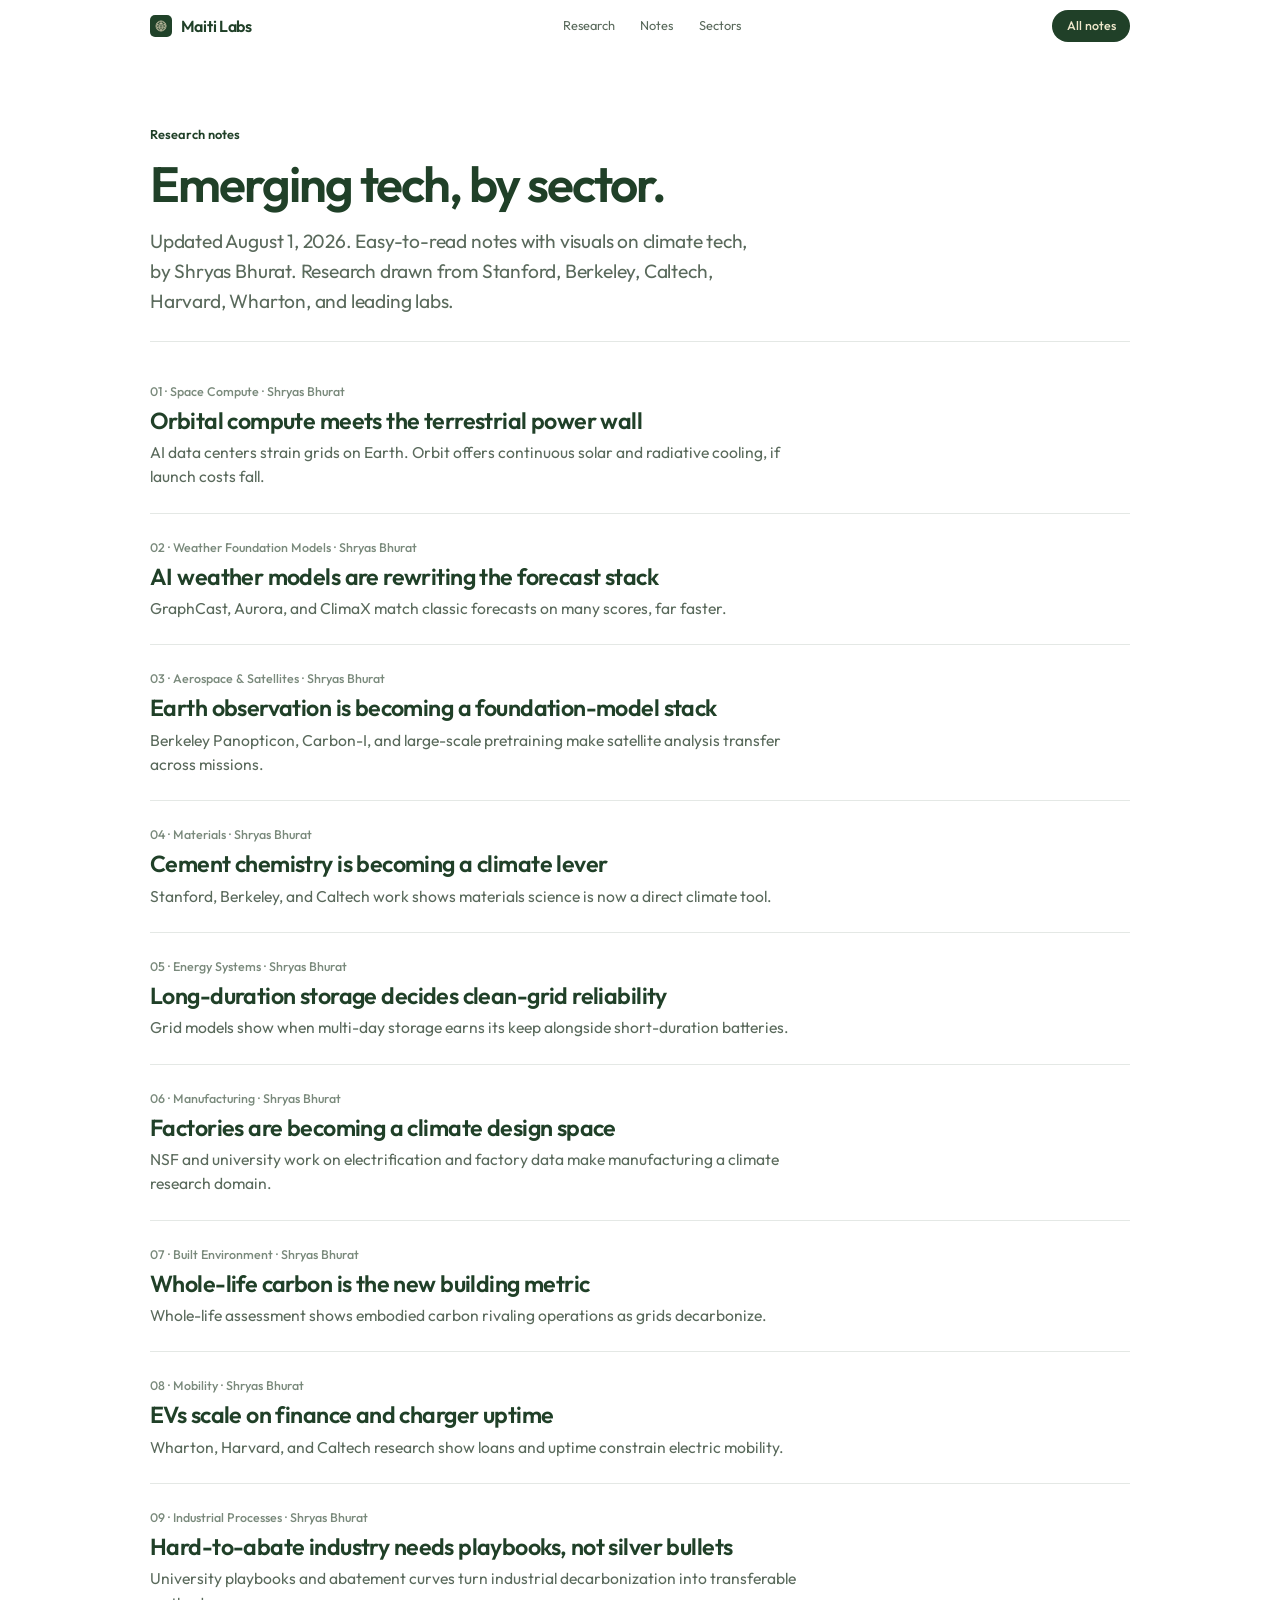
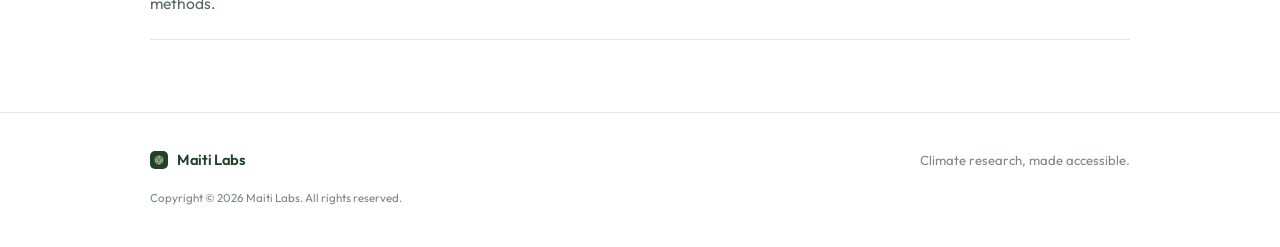
==== commit d50318b5: "Professionalize titles, verify citations, and set August 1 2026 dates Co-authored-by: Cursor <cursor" ====
--- a/blog/index.html
+++ b/blog/index.html
@@ -30,55 +30,55 @@
     <div class="wrap">
       <p class="eyebrow">Research notes</p>
       <h1>Emerging tech, by sector.</h1>
-      <p class="lede">Easy-to-read notes with visuals on climate tech, by Shryas Bhurat. Research drawn from Stanford, Berkeley, Caltech, Harvard, Wharton, and leading labs.</p>
+      <p class="lede">Updated August 1, 2026. Easy-to-read notes with visuals on climate tech, by Shryas Bhurat. Research drawn from Stanford, Berkeley, Caltech, Harvard, Wharton, and leading labs.</p>
     </div>
   </header>
   <section class="wrap">
     <div class="post-list">
         <a class="post-card" href="space-compute.html">
           <p class="meta">01 · Space Compute · Shryas Bhurat</p>
-          <h2>Orbital compute is racing the terrestrial power wall</h2>
-          <p>AI data centers strain grids, land, and water on Earth. Orbit offers continuous solar and radiative cooling, but launch and comms still dominate cost today.</p>
+          <h2>Orbital compute meets the terrestrial power wall</h2>
+          <p>AI data centers strain grids on Earth. Orbit offers continuous solar and radiative cooling, if launch costs fall.</p>
         </a>
         <a class="post-card" href="weather-foundation-models.html">
           <p class="meta">02 · Weather Foundation Models · Shryas Bhurat</p>
-          <h2>AI weather models are becoming the new forecast stack</h2>
-          <p>GraphCast, Aurora, and ClimaX match classic supercomputer forecasts on many scores, in a fraction of the time.</p>
+          <h2>AI weather models are rewriting the forecast stack</h2>
+          <p>GraphCast, Aurora, and ClimaX match classic forecasts on many scores, far faster.</p>
         </a>
         <a class="post-card" href="aerospace-satellites.html">
           <p class="meta">03 · Aerospace & Satellites · Shryas Bhurat</p>
-          <h2>Earth observation is moving from sensors to foundation models</h2>
-          <p>Berkeley Panopticon, Caltech-led Carbon-I, and large-scale pretraining are making satellite analysis work across missions.</p>
+          <h2>Earth observation is becoming a foundation-model stack</h2>
+          <p>Berkeley Panopticon, Carbon-I, and large-scale pretraining make satellite analysis transfer across missions.</p>
         </a>
         <a class="post-card" href="materials.html">
           <p class="meta">04 · Materials · Shryas Bhurat</p>
-          <h2>Low-carbon materials research is rewriting cement and concrete</h2>
-          <p>Stanford, Berkeley, and Caltech work on cement chemistry, solar-driven catalytic materials, and abatement cost curves shows materials science is now a climate lever.</p>
+          <h2>Cement chemistry is becoming a climate lever</h2>
+          <p>Stanford, Berkeley, and Caltech work shows materials science is now a direct climate tool.</p>
         </a>
         <a class="post-card" href="energy-systems.html">
           <p class="meta">05 · Energy Systems · Shryas Bhurat</p>
-          <h2>Long-duration storage is the quiet center of clean grids</h2>
-          <p>Stanford and Berkeley grid models, plus Caltech storage chemistry and Pasadena smart-grid pilots, show when multi-day storage and local integration actually earn their keep.</p>
+          <h2>Long-duration storage decides clean-grid reliability</h2>
+          <p>Grid models show when multi-day storage earns its keep alongside short-duration batteries.</p>
         </a>
         <a class="post-card" href="manufacturing.html">
           <p class="meta">06 · Manufacturing · Shryas Bhurat</p>
-          <h2>Advanced manufacturing is becoming a decarbonization toolkit</h2>
-          <p>NSF and university work on electrification, process substitution, and factory data is turning manufacturing into a climate research domain.</p>
+          <h2>Factories are becoming a climate design space</h2>
+          <p>NSF and university work on electrification and factory data make manufacturing a climate research domain.</p>
         </a>
         <a class="post-card" href="built-environment.html">
           <p class="meta">07 · Built Environment · Shryas Bhurat</p>
-          <h2>Whole-life carbon is replacing energy-only building metrics</h2>
-          <p>Stanford CIFE and Berkeley-linked building research show embodied carbon now rivals operations as grids clean up.</p>
+          <h2>Whole-life carbon is the new building metric</h2>
+          <p>Whole-life assessment shows embodied carbon rivaling operations as grids decarbonize.</p>
         </a>
         <a class="post-card" href="mobility.html">
           <p class="meta">08 · Mobility · Shryas Bhurat</p>
-          <h2>EV scale-up is constrained by finance and charging reliability</h2>
-          <p>Wharton, Harvard, and Caltech research show that loans, broken chargers, and oversubscribed charging networks shape electric mobility adoption.</p>
+          <h2>EVs scale on finance and charger uptime</h2>
+          <p>Wharton, Harvard, and Caltech research show loans and uptime constrain electric mobility.</p>
         </a>
         <a class="post-card" href="industrial-processes.html">
           <p class="meta">09 · Industrial Processes · Shryas Bhurat</p>
-          <h2>Hard-to-abate industry is shifting from pilots to playbooks</h2>
-          <p>Stanford and Berkeley research on steel, cement, heat, and abatement costs is turning industrial decarbonization into transferable methods.</p>
+          <h2>Hard-to-abate industry needs playbooks, not silver bullets</h2>
+          <p>University playbooks and abatement curves turn industrial decarbonization into transferable methods.</p>
         </a>
     </div>
   </section>
--- a/blog/styles.css
+++ b/blog/styles.css
@@ -1,8 +1,10 @@
 :root {
   --green: #204028;
   --cream: #f0e8cc;
-  --bg: #f4f0e4;
-  --bg-white: #faf7ef;
+  --bg: #ffffff;
+  --bg-white: #ffffff;
+  --bg-soft: #f6f7f6;
+  --bg-alt: #f6f7f6;
   --ink: #204028;
   --muted: #5a6a5c;
   --faint: #7a8a7c;
@@ -41,7 +43,7 @@
   position: sticky;
   top: 0;
   z-index: 40;
-  background: rgba(244, 240, 228, 0.82);
+  background: rgba(255, 255, 255, 0.86);
   backdrop-filter: saturate(180%) blur(18px);
   -webkit-backdrop-filter: saturate(180%) blur(18px);
   border-bottom: 1px solid transparent;
@@ -217,7 +219,7 @@
 .article .callout {
   margin: 1.75rem 0;
   padding: 1.15rem 1.25rem;
-  background: var(--bg-white);
+  background: var(--bg-soft);
   border: 1px solid var(--line);
   border-radius: 12px;
 }
@@ -294,10 +296,10 @@
 .viz {
   margin: 2rem 0 2.25rem;
   padding: 1.35rem 1.35rem 1.15rem;
-  background: var(--bg-white);
+  background: var(--bg-soft);
   border: 1px solid var(--line);
   border-radius: 16px;
-  box-shadow: 0 8px 28px rgba(32, 64, 40, 0.06);
+  box-shadow: 0 8px 28px rgba(32, 64, 40, 0.05);
   transition: transform 0.25s ease, box-shadow 0.25s ease;
 }
 .viz:hover {
@@ -312,7 +314,7 @@
 }
 .viz-loop {
   border-color: rgba(32, 64, 40, 0.22);
-  background: linear-gradient(180deg, var(--bg-white) 0%, var(--cream) 100%);
+  background: linear-gradient(180deg, #ffffff 0%, var(--bg-soft) 100%);
 }
 .viz-label {
   margin: 0 0 0.65rem;
@@ -448,7 +450,7 @@
   .rebound { grid-template-columns: 1fr; }
 }
 .rebound-card {
-  background: var(--bg-white);
+  background: var(--bg-soft);
   border: 1px solid var(--line);
   border-radius: 12px;
   padding: 0.95rem 1rem;
@@ -472,12 +474,23 @@
   display: grid;
   gap: 1.25rem;
   margin: 1.5rem 0 1.75rem;
+  grid-auto-flow: dense;
 }
 @media (min-width: 720px) {
   .chart-grid {
-    grid-template-columns: 1fr 1fr;
+    grid-template-columns: repeat(2, minmax(0, 1fr));
     gap: 1.5rem;
   }
+  .chart-grid .chart-wrap--wide {
+    grid-column: 1 / -1;
+  }
+}
+.chart-section-note {
+  font-size: 0.95rem;
+  line-height: 1.55;
+  color: var(--muted);
+  margin: 0.75rem 0 0.25rem;
+  max-width: 44rem;
 }
 .article .viz-chart {
   margin: 0;
@@ -487,20 +500,44 @@
   height: auto;
   display: block;
   border-radius: 12px;
+  max-height: 360px;
 }
 .article .chart-wrap .viz-label {
+  display: flex;
+  flex-wrap: wrap;
+  align-items: center;
+  gap: 0.45rem 0.6rem;
   font-size: 0.72rem;
   letter-spacing: 0.08em;
   text-transform: uppercase;
   color: var(--faint);
   margin-bottom: 0.45rem;
 }
+.chart-source {
+  display: inline-block;
+  padding: 0.15rem 0.5rem;
+  border-radius: 999px;
+  font-size: 0.62rem;
+  font-weight: 600;
+  letter-spacing: 0.06em;
+  text-transform: uppercase;
+  color: var(--forest);
+  background: rgba(45, 86, 64, 0.12);
+  border: 1px solid rgba(32, 64, 40, 0.14);
+}
+.article .viz-chart .viz-caption {
+  margin-top: 0.75rem;
+  font-size: 0.9rem;
+  line-height: 1.55;
+  color: var(--muted);
+}
 
 .market-map {
   margin: 0 0 1.75rem;
-  padding: 1.25rem 1.35rem 1.1rem;
-  background: linear-gradient(165deg, var(--bg) 0%, var(--bg-alt) 100%);
+  padding: 1.35rem 1.4rem 1.15rem;
+  background: #ffffff;
   border: 1px solid rgba(32, 64, 40, 0.12);
+  box-shadow: 0 10px 28px rgba(32, 64, 40, 0.05);
 }
 .mm-intro {
   font-size: 0.95rem;
@@ -508,61 +545,115 @@
   margin: 0.35rem 0 1rem;
   max-width: 42rem;
 }
+.mm-head {
+  margin-bottom: 1rem;
+  padding-bottom: 0.85rem;
+  border-bottom: 1px solid var(--line);
+}
 .mm-title {
-  font-size: 1.05rem;
+  font-size: 1.12rem;
   font-weight: 600;
   color: var(--forest);
-  margin: 0 0 1rem;
-  letter-spacing: -0.01em;
+  margin: 0.15rem 0 0;
+  letter-spacing: -0.02em;
 }
 .mm-grid {
   display: grid;
   gap: 1rem;
-  margin-bottom: 0.75rem;
+  margin-bottom: 0.85rem;
 }
 @media (min-width: 640px) {
   .mm-grid {
     grid-template-columns: repeat(2, minmax(0, 1fr));
+    gap: 1rem 1.15rem;
   }
 }
-@media (min-width: 900px) {
+@media (min-width: 960px) {
   .mm-grid {
     grid-template-columns: repeat(3, minmax(0, 1fr));
   }
 }
+.mm-seg {
+  background: var(--bg-soft);
+  border: 1px solid rgba(32, 64, 40, 0.1);
+  border-radius: 14px;
+  padding: 0.85rem 0.85rem 0.9rem;
+}
 .mm-seg h4 {
-  font-size: 0.72rem;
-  font-weight: 600;
-  letter-spacing: 0.06em;
+  font-size: 0.68rem;
+  font-weight: 600;
+  letter-spacing: 0.08em;
   text-transform: uppercase;
   color: var(--faint);
-  margin: 0 0 0.55rem;
+  margin: 0 0 0.65rem;
 }
 .mm-chips {
   list-style: none;
   padding: 0;
   margin: 0;
-  display: flex;
-  flex-wrap: wrap;
+  display: grid;
   gap: 0.45rem;
 }
 .mm-chip {
   display: flex;
+  align-items: center;
+  gap: 0.65rem;
+  padding: 0.5rem 0.65rem;
+  border-radius: 12px;
+  background: #ffffff;
+  border: 1px solid rgba(32, 64, 40, 0.12);
+  line-height: 1.25;
+  transition: border-color 0.2s ease, box-shadow 0.2s ease, transform 0.2s ease;
+}
+.mm-chip:hover {
+  border-color: rgba(32, 64, 40, 0.28);
+  box-shadow: 0 4px 14px rgba(32, 64, 40, 0.07);
+  transform: translateY(-1px);
+}
+.mm-logo-wrap {
+  flex: 0 0 32px;
+  width: 32px;
+  height: 32px;
+  border-radius: 8px;
+  background: #ffffff;
+  border: 1px solid rgba(32, 64, 40, 0.1);
+  display: inline-flex;
+  align-items: center;
+  justify-content: center;
+  overflow: hidden;
+}
+.mm-logo {
+  width: 22px;
+  height: 22px;
+  object-fit: contain;
+  display: block;
+}
+.mm-mono {
+  display: inline-flex;
+  align-items: center;
+  justify-content: center;
+  width: 100%;
+  height: 100%;
+  font-size: 0.62rem;
+  font-weight: 700;
+  letter-spacing: 0.02em;
+  color: var(--cream);
+  background: var(--forest);
+}
+.mm-text {
+  display: flex;
   flex-direction: column;
-  gap: 0.1rem;
-  padding: 0.4rem 0.65rem;
-  border-radius: 999px;
-  background: var(--cream);
-  border: 1px solid rgba(32, 64, 40, 0.14);
-  line-height: 1.25;
+  gap: 0.12rem;
+  min-width: 0;
 }
 .mm-name {
-  font-size: 0.82rem;
-  font-weight: 500;
+  font-size: 0.86rem;
+  font-weight: 600;
   color: var(--forest);
+  letter-spacing: -0.015em;
 }
 .mm-role {
-  font-size: 0.68rem;
+  font-size: 0.72rem;
   color: var(--muted);
   letter-spacing: 0.01em;
 }
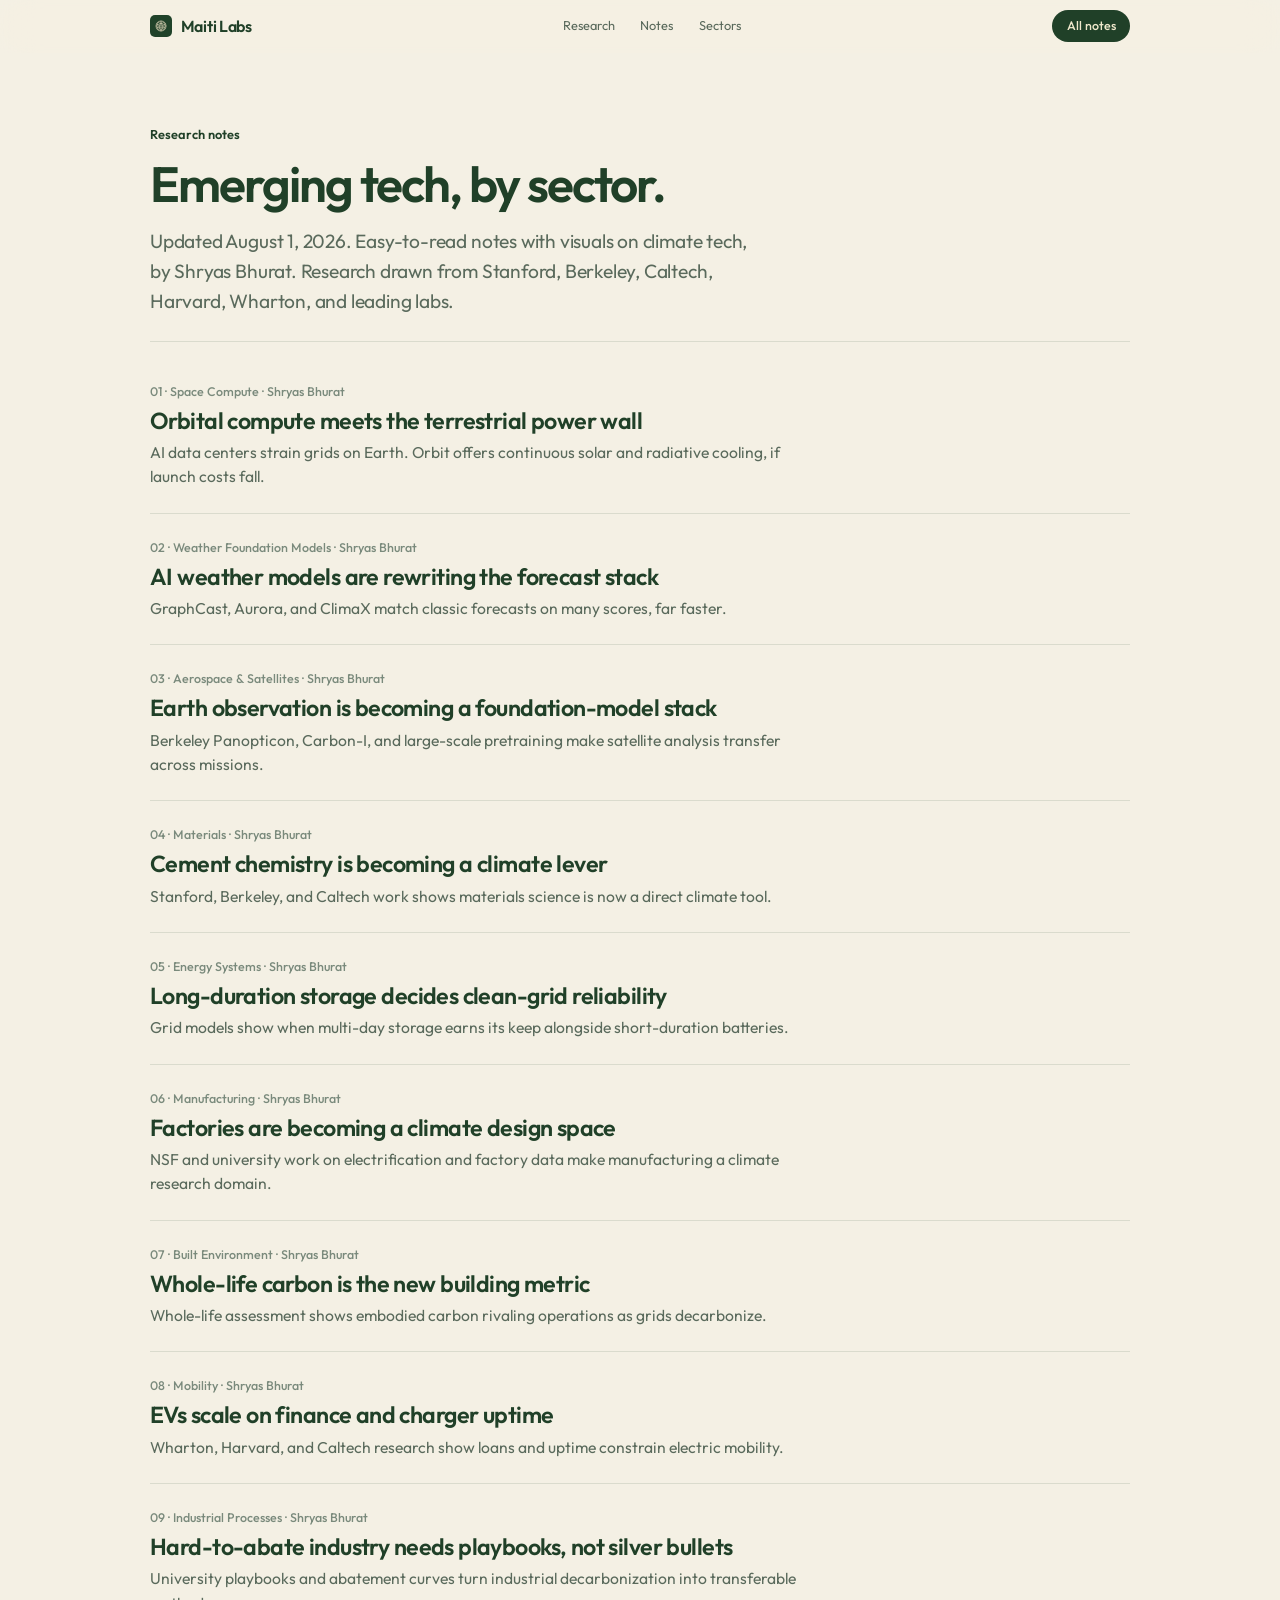
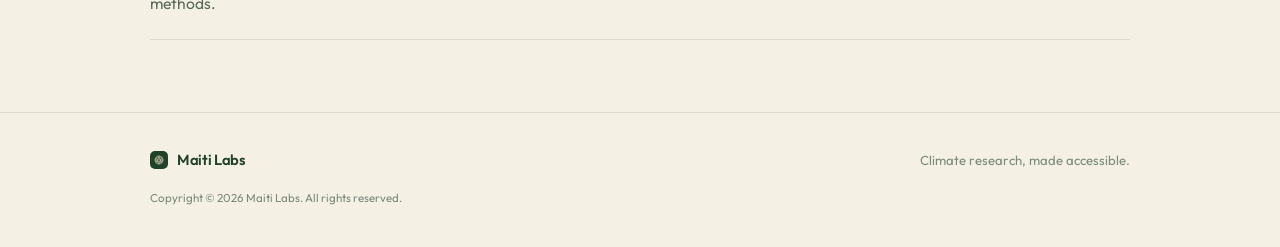
==== commit cfa1f688: "Keep market maps on a two-column grid for readable chips Prevent cramped columns from clipping compa" ====
--- a/blog/index.html
+++ b/blog/index.html
@@ -9,7 +9,7 @@
 <link rel="preconnect" href="https://fonts.googleapis.com">
 <link rel="preconnect" href="https://fonts.gstatic.com" crossorigin>
 <link href="https://fonts.googleapis.com/css2?family=Outfit:wght@300;400;500;600;700&display=swap" rel="stylesheet">
-<link rel="stylesheet" href="styles.css" />
+<link rel="stylesheet" href="styles.css?v=2" />
 </head>
 <body>
   <nav class="nav" id="nav">
--- a/blog/styles.css
+++ b/blog/styles.css
@@ -1,10 +1,11 @@
 :root {
   --green: #204028;
+  --forest: #204028;
   --cream: #f0e8cc;
-  --bg: #ffffff;
-  --bg-white: #ffffff;
-  --bg-soft: #f6f7f6;
-  --bg-alt: #f6f7f6;
+  --bg: #f4f0e4;
+  --bg-white: #faf7ef;
+  --bg-soft: #faf7ef;
+  --bg-alt: #f4f0e4;
   --ink: #204028;
   --muted: #5a6a5c;
   --faint: #7a8a7c;
@@ -43,7 +44,7 @@
   position: sticky;
   top: 0;
   z-index: 40;
-  background: rgba(255, 255, 255, 0.86);
+  background: rgba(244, 240, 228, 0.82);
   backdrop-filter: saturate(180%) blur(18px);
   -webkit-backdrop-filter: saturate(180%) blur(18px);
   border-bottom: 1px solid transparent;
@@ -228,6 +229,47 @@
   font-size: 1.02rem;
   color: var(--muted);
 }
+.article .pull-quote {
+  margin: 1.85rem 0 2rem;
+  padding: 0 0 0 1.15rem;
+  border-left: 3px solid var(--accent);
+  background: transparent;
+}
+.article .pull-quote-text {
+  margin: 0 0 0.75rem;
+  font-family: "Iowan Old Style", "Palatino Linotype", Palatino, Georgia, serif;
+  font-size: 1.28rem;
+  line-height: 1.45;
+  font-weight: 500;
+  color: var(--ink);
+  letter-spacing: -0.01em;
+}
+.article .pull-quote-attr {
+  display: flex;
+  flex-wrap: wrap;
+  align-items: baseline;
+  gap: 0.35rem 0.65rem;
+  font-size: 0.88rem;
+  color: var(--muted);
+  font-style: normal;
+}
+.article .pull-quote-attr cite {
+  font-style: normal;
+  font-weight: 600;
+  color: var(--ink);
+}
+.article .pull-quote-role {
+  color: var(--muted);
+}
+.article .pull-quote-role::before {
+  content: "·";
+  margin-right: 0.65rem;
+  color: var(--line-strong, var(--line));
+}
+.article .pull-quote-cite {
+  width: 100%;
+  font-size: 0.82rem;
+}
 .refs {
   margin-top: 3rem;
   padding-top: 1.75rem;
@@ -295,8 +337,8 @@
 /* Sector infographics */
 .viz {
   margin: 2rem 0 2.25rem;
-  padding: 1.35rem 1.35rem 1.15rem;
-  background: var(--bg-soft);
+  padding: 1.4rem 1.45rem 1.2rem;
+  background: var(--bg-white);
   border: 1px solid var(--line);
   border-radius: 16px;
   box-shadow: 0 8px 28px rgba(32, 64, 40, 0.05);
@@ -310,17 +352,17 @@
   margin-top: 1.5rem;
 }
 .viz-mid {
-  padding: 1.15rem 1.25rem 1rem;
+  padding: 1.25rem 1.3rem 1.05rem;
 }
 .viz-loop {
   border-color: rgba(32, 64, 40, 0.22);
-  background: linear-gradient(180deg, #ffffff 0%, var(--bg-soft) 100%);
+  background: linear-gradient(180deg, var(--bg-white) 0%, var(--cream) 100%);
 }
 .viz-label {
-  margin: 0 0 0.65rem;
-  font-size: 0.72rem;
-  font-weight: 600;
-  letter-spacing: 0.12em;
+  margin: 0 0 0.85rem;
+  font-size: 0.7rem;
+  font-weight: 600;
+  letter-spacing: 0.11em;
   text-transform: uppercase;
   color: var(--accent);
 }
@@ -328,12 +370,13 @@
   display: block;
   width: 100%;
   height: auto;
-  max-height: 320px;
+  max-height: 360px;
+  margin: 0 auto;
 }
 .viz-caption {
-  margin-top: 0.9rem;
-  font-size: 0.88rem;
-  line-height: 1.5;
+  margin-top: 1rem;
+  font-size: 0.9rem;
+  line-height: 1.55;
   color: var(--muted);
 }
 .viz-node:nth-child(1) { animation-delay: 0s; }
@@ -472,14 +515,14 @@
 
 .chart-grid {
   display: grid;
-  gap: 1.25rem;
+  gap: 1.15rem;
   margin: 1.5rem 0 1.75rem;
   grid-auto-flow: dense;
 }
-@media (min-width: 720px) {
+@media (min-width: 760px) {
   .chart-grid {
     grid-template-columns: repeat(2, minmax(0, 1fr));
-    gap: 1.5rem;
+    gap: 1.25rem;
   }
   .chart-grid .chart-wrap--wide {
     grid-column: 1 / -1;
@@ -489,173 +532,192 @@
   font-size: 0.95rem;
   line-height: 1.55;
   color: var(--muted);
-  margin: 0.75rem 0 0.25rem;
+  margin: 0.75rem 0 0.35rem;
   max-width: 44rem;
 }
 .article .viz-chart {
   margin: 0;
+  padding: 1.15rem 1.2rem 1.05rem;
+  display: flex;
+  flex-direction: column;
+  min-height: 100%;
 }
 .article .viz-chart .chart-svg {
   width: 100%;
   height: auto;
   display: block;
-  border-radius: 12px;
-  max-height: 360px;
+  border-radius: 10px;
+  max-height: none;
+  border: 1px solid rgba(32, 64, 40, 0.08);
 }
 .article .chart-wrap .viz-label {
   display: flex;
   flex-wrap: wrap;
   align-items: center;
-  gap: 0.45rem 0.6rem;
-  font-size: 0.72rem;
+  gap: 0.5rem 0.65rem;
+  margin: 0 0 0.75rem;
+  font-size: 0.7rem;
+  letter-spacing: 0.04em;
+  text-transform: none;
+  color: var(--forest);
+  font-weight: 600;
+  line-height: 1.3;
+}
+.article .chart-wrap .chart-label-text {
+  font-size: 0.92rem;
+  font-weight: 600;
+  letter-spacing: -0.015em;
+  color: var(--forest);
+  text-transform: none;
+}
+.chart-source {
+  display: inline-flex;
+  align-items: center;
+  justify-content: center;
+  min-height: 1.45rem;
+  padding: 0.12rem 0.55rem;
+  border-radius: 999px;
+  font-size: 0.6rem;
+  font-weight: 600;
+  letter-spacing: 0.07em;
+  text-transform: uppercase;
+  line-height: 1;
+  color: var(--forest);
+  background: rgba(45, 86, 64, 0.1);
+  border: 1px solid rgba(32, 64, 40, 0.14);
+}
+.article .viz-chart .viz-caption {
+  margin-top: 0.85rem;
+  font-size: 0.88rem;
+  line-height: 1.5;
+  color: var(--muted);
+}
+
+.market-map {
+  margin: 0 0 1.75rem;
+  padding: 1.35rem 1.35rem 1.15rem;
+  background: var(--bg-white);
+  border: 1px solid rgba(32, 64, 40, 0.12);
+  box-shadow: 0 10px 28px rgba(32, 64, 40, 0.05);
+}
+.mm-intro {
+  font-size: 0.95rem;
+  color: var(--muted);
+  margin: 0.35rem 0 1rem;
+  max-width: 42rem;
+}
+.mm-head {
+  margin-bottom: 1rem;
+  padding-bottom: 0.8rem;
+  border-bottom: 1px solid var(--line);
+}
+.mm-title {
+  font-size: 1.08rem;
+  font-weight: 600;
+  color: var(--forest);
+  margin: 0;
+  letter-spacing: -0.02em;
+}
+.mm-grid {
+  display: grid;
+  gap: 0.9rem;
+  margin-bottom: 0.9rem;
+  align-items: stretch;
+}
+@media (min-width: 640px) {
+  .mm-grid {
+    grid-template-columns: repeat(2, minmax(0, 1fr));
+    gap: 0.95rem 1rem;
+  }
+}
+.mm-seg {
+  background: var(--bg-alt);
+  border: 1px solid rgba(32, 64, 40, 0.1);
+  border-radius: 14px;
+  padding: 0.9rem 0.85rem 0.95rem;
+  min-width: 0;
+}
+.mm-seg h4 {
+  font-size: 0.68rem;
+  font-weight: 600;
   letter-spacing: 0.08em;
   text-transform: uppercase;
   color: var(--faint);
-  margin-bottom: 0.45rem;
-}
-.chart-source {
-  display: inline-block;
-  padding: 0.15rem 0.5rem;
-  border-radius: 999px;
-  font-size: 0.62rem;
-  font-weight: 600;
-  letter-spacing: 0.06em;
-  text-transform: uppercase;
-  color: var(--forest);
-  background: rgba(45, 86, 64, 0.12);
-  border: 1px solid rgba(32, 64, 40, 0.14);
-}
-.article .viz-chart .viz-caption {
-  margin-top: 0.75rem;
-  font-size: 0.9rem;
-  line-height: 1.55;
-  color: var(--muted);
-}
-
-.market-map {
-  margin: 0 0 1.75rem;
-  padding: 1.35rem 1.4rem 1.15rem;
-  background: #ffffff;
-  border: 1px solid rgba(32, 64, 40, 0.12);
-  box-shadow: 0 10px 28px rgba(32, 64, 40, 0.05);
-}
-.mm-intro {
-  font-size: 0.95rem;
-  color: var(--muted);
-  margin: 0.35rem 0 1rem;
-  max-width: 42rem;
-}
-.mm-head {
-  margin-bottom: 1rem;
-  padding-bottom: 0.85rem;
-  border-bottom: 1px solid var(--line);
-}
-.mm-title {
-  font-size: 1.12rem;
-  font-weight: 600;
-  color: var(--forest);
-  margin: 0.15rem 0 0;
-  letter-spacing: -0.02em;
-}
-.mm-grid {
-  display: grid;
-  gap: 1rem;
-  margin-bottom: 0.85rem;
-}
-@media (min-width: 640px) {
-  .mm-grid {
-    grid-template-columns: repeat(2, minmax(0, 1fr));
-    gap: 1rem 1.15rem;
-  }
-}
-@media (min-width: 960px) {
-  .mm-grid {
-    grid-template-columns: repeat(3, minmax(0, 1fr));
-  }
-}
-.mm-seg {
-  background: var(--bg-soft);
-  border: 1px solid rgba(32, 64, 40, 0.1);
-  border-radius: 14px;
-  padding: 0.85rem 0.85rem 0.9rem;
-}
-.mm-seg h4 {
-  font-size: 0.68rem;
-  font-weight: 600;
-  letter-spacing: 0.08em;
-  text-transform: uppercase;
-  color: var(--faint);
-  margin: 0 0 0.65rem;
+  margin: 0 0 0.7rem;
+  line-height: 1.3;
 }
 .mm-chips {
   list-style: none;
   padding: 0;
   margin: 0;
   display: grid;
-  gap: 0.45rem;
+  gap: 0.4rem;
 }
 .mm-chip {
-  display: flex;
+  display: grid;
+  grid-template-columns: 36px minmax(0, 1fr);
   align-items: center;
-  gap: 0.65rem;
-  padding: 0.5rem 0.65rem;
-  border-radius: 12px;
-  background: #ffffff;
-  border: 1px solid rgba(32, 64, 40, 0.12);
-  line-height: 1.25;
-  transition: border-color 0.2s ease, box-shadow 0.2s ease, transform 0.2s ease;
+  column-gap: 0.7rem;
+  min-height: 52px;
+  padding: 0.45rem 0.6rem;
+  border-radius: 11px;
+  background: var(--bg-white);
+  border: 1px solid rgba(32, 64, 40, 0.11);
+  transition: border-color 0.2s ease, box-shadow 0.2s ease;
 }
 .mm-chip:hover {
-  border-color: rgba(32, 64, 40, 0.28);
-  box-shadow: 0 4px 14px rgba(32, 64, 40, 0.07);
-  transform: translateY(-1px);
+  border-color: rgba(32, 64, 40, 0.26);
+  box-shadow: 0 3px 12px rgba(32, 64, 40, 0.06);
 }
 .mm-logo-wrap {
-  flex: 0 0 32px;
-  width: 32px;
-  height: 32px;
-  border-radius: 8px;
-  background: #ffffff;
+  width: 36px;
+  height: 36px;
+  border-radius: 9px;
+  background: #fff;
   border: 1px solid rgba(32, 64, 40, 0.1);
-  display: inline-flex;
-  align-items: center;
-  justify-content: center;
+  display: grid;
+  place-items: center;
   overflow: hidden;
 }
 .mm-logo {
-  width: 22px;
-  height: 22px;
+  width: 20px;
+  height: 20px;
   object-fit: contain;
   display: block;
 }
 .mm-mono {
-  display: inline-flex;
-  align-items: center;
-  justify-content: center;
+  display: grid;
+  place-items: center;
   width: 100%;
   height: 100%;
   font-size: 0.62rem;
   font-weight: 700;
   letter-spacing: 0.02em;
+  line-height: 1;
   color: var(--cream);
   background: var(--forest);
 }
 .mm-text {
   display: flex;
   flex-direction: column;
-  gap: 0.12rem;
+  justify-content: center;
+  gap: 0.14rem;
   min-width: 0;
 }
 .mm-name {
-  font-size: 0.86rem;
+  font-size: 0.84rem;
   font-weight: 600;
   color: var(--forest);
   letter-spacing: -0.015em;
+  line-height: 1.25;
+  overflow-wrap: anywhere;
 }
 .mm-role {
   font-size: 0.72rem;
   color: var(--muted);
-  letter-spacing: 0.01em;
+  letter-spacing: 0.005em;
+  line-height: 1.3;
+  overflow-wrap: anywhere;
 }
 
 @media (prefers-reduced-motion: no-preference) {
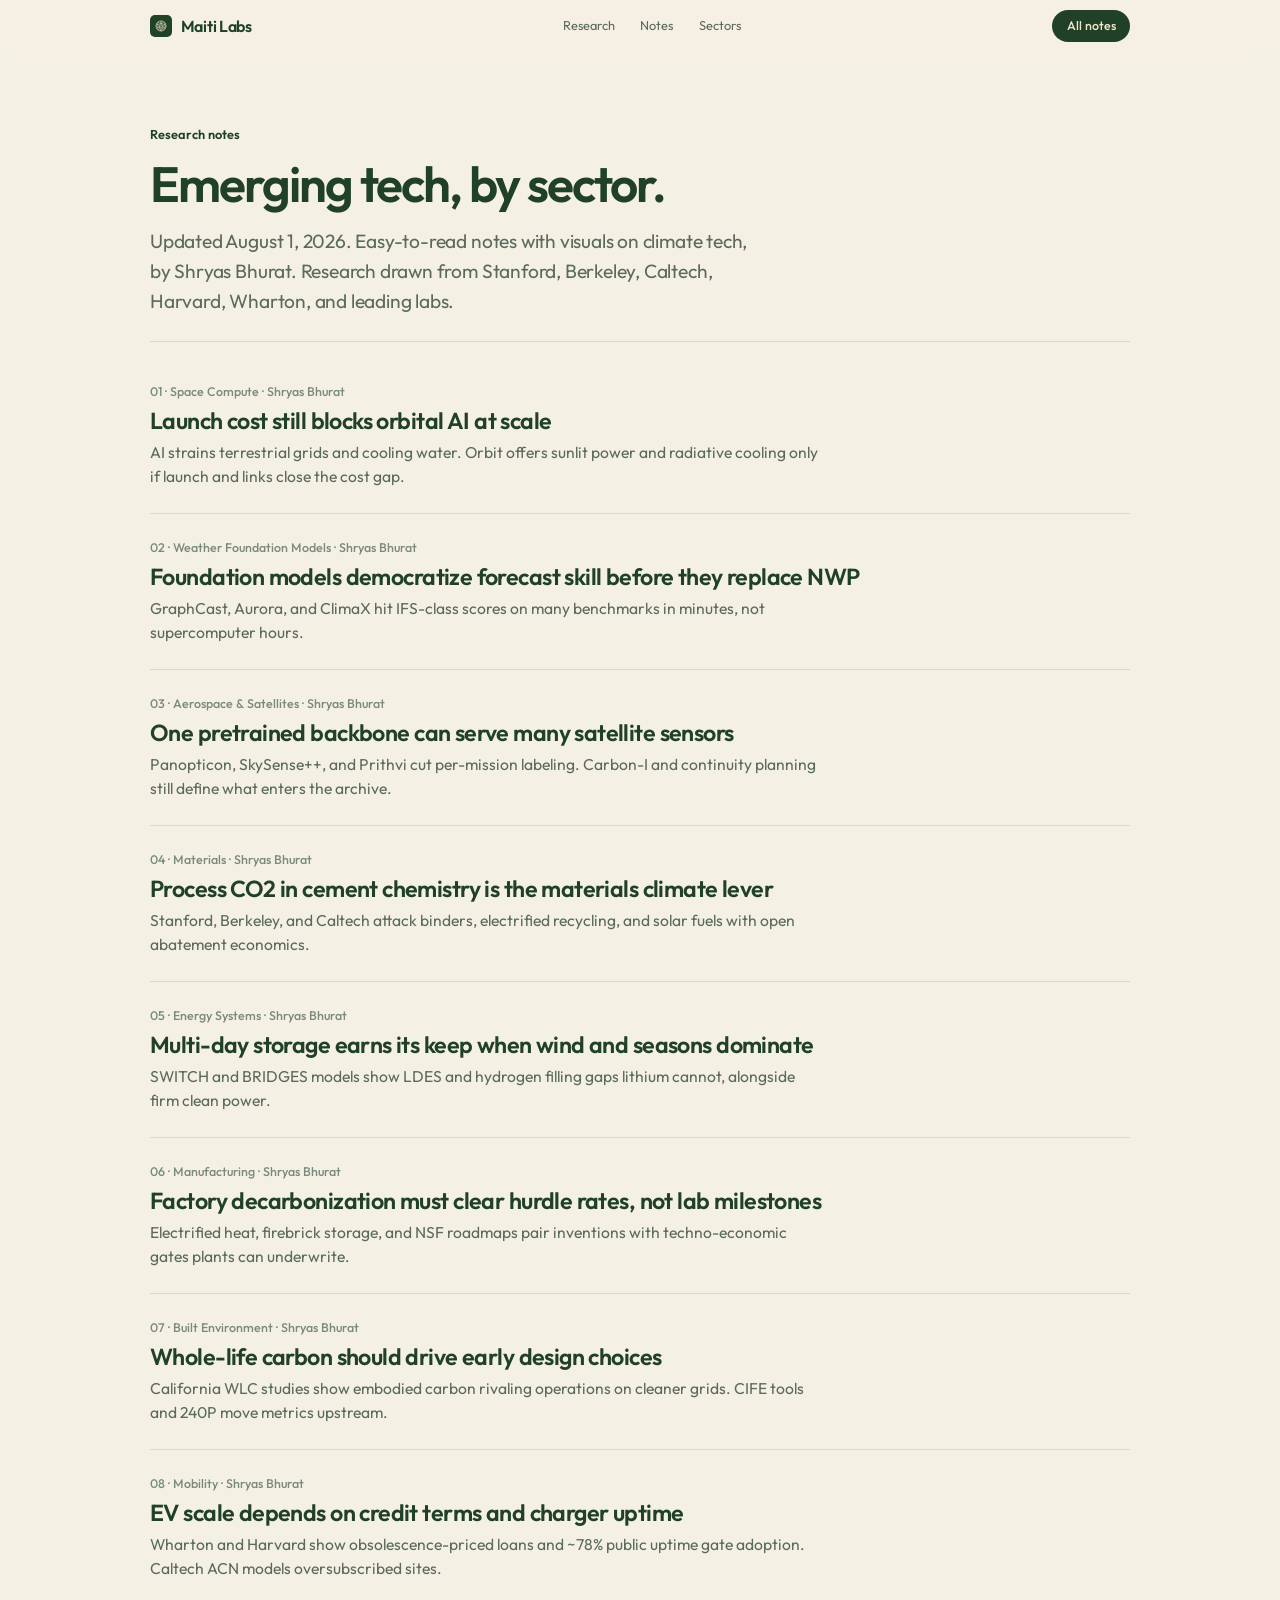
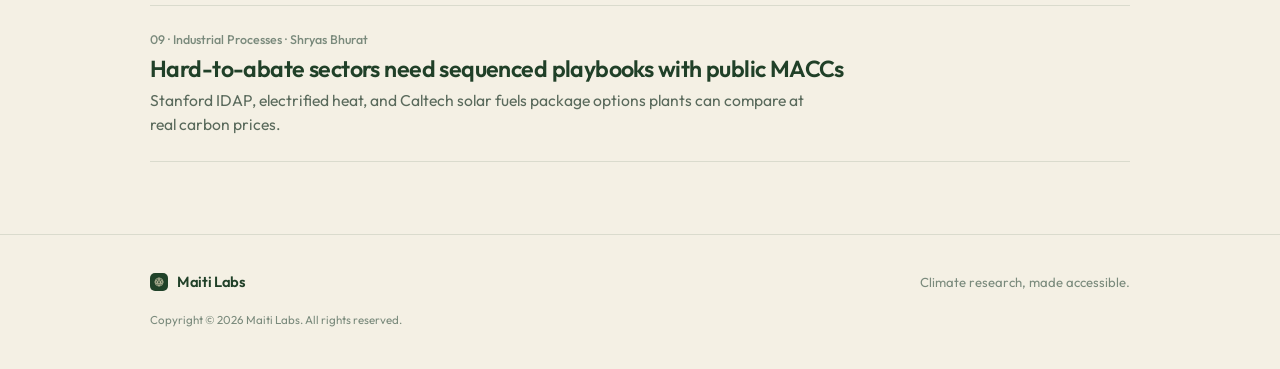
==== commit 1d318d11: "Rewrite research notes in McKinsey-style action titles and takeaways Lead each sector with a decisio" ====
--- a/blog/index.html
+++ b/blog/index.html
@@ -37,48 +37,48 @@
     <div class="post-list">
         <a class="post-card" href="space-compute.html">
           <p class="meta">01 · Space Compute · Shryas Bhurat</p>
-          <h2>Orbital compute meets the terrestrial power wall</h2>
-          <p>AI data centers strain grids on Earth. Orbit offers continuous solar and radiative cooling, if launch costs fall.</p>
+          <h2>Launch cost still blocks orbital AI at scale</h2>
+          <p>AI strains terrestrial grids and cooling water. Orbit offers sunlit power and radiative cooling only if launch and links close the cost gap.</p>
         </a>
         <a class="post-card" href="weather-foundation-models.html">
           <p class="meta">02 · Weather Foundation Models · Shryas Bhurat</p>
-          <h2>AI weather models are rewriting the forecast stack</h2>
-          <p>GraphCast, Aurora, and ClimaX match classic forecasts on many scores, far faster.</p>
+          <h2>Foundation models democratize forecast skill before they replace NWP</h2>
+          <p>GraphCast, Aurora, and ClimaX hit IFS-class scores on many benchmarks in minutes, not supercomputer hours.</p>
         </a>
         <a class="post-card" href="aerospace-satellites.html">
           <p class="meta">03 · Aerospace & Satellites · Shryas Bhurat</p>
-          <h2>Earth observation is becoming a foundation-model stack</h2>
-          <p>Berkeley Panopticon, Carbon-I, and large-scale pretraining make satellite analysis transfer across missions.</p>
+          <h2>One pretrained backbone can serve many satellite sensors</h2>
+          <p>Panopticon, SkySense++, and Prithvi cut per-mission labeling. Carbon-I and continuity planning still define what enters the archive.</p>
         </a>
         <a class="post-card" href="materials.html">
           <p class="meta">04 · Materials · Shryas Bhurat</p>
-          <h2>Cement chemistry is becoming a climate lever</h2>
-          <p>Stanford, Berkeley, and Caltech work shows materials science is now a direct climate tool.</p>
+          <h2>Process CO2 in cement chemistry is the materials climate lever</h2>
+          <p>Stanford, Berkeley, and Caltech attack binders, electrified recycling, and solar fuels with open abatement economics.</p>
         </a>
         <a class="post-card" href="energy-systems.html">
           <p class="meta">05 · Energy Systems · Shryas Bhurat</p>
-          <h2>Long-duration storage decides clean-grid reliability</h2>
-          <p>Grid models show when multi-day storage earns its keep alongside short-duration batteries.</p>
+          <h2>Multi-day storage earns its keep when wind and seasons dominate</h2>
+          <p>SWITCH and BRIDGES models show LDES and hydrogen filling gaps lithium cannot, alongside firm clean power.</p>
         </a>
         <a class="post-card" href="manufacturing.html">
           <p class="meta">06 · Manufacturing · Shryas Bhurat</p>
-          <h2>Factories are becoming a climate design space</h2>
-          <p>NSF and university work on electrification and factory data make manufacturing a climate research domain.</p>
+          <h2>Factory decarbonization must clear hurdle rates, not lab milestones</h2>
+          <p>Electrified heat, firebrick storage, and NSF roadmaps pair inventions with techno-economic gates plants can underwrite.</p>
         </a>
         <a class="post-card" href="built-environment.html">
           <p class="meta">07 · Built Environment · Shryas Bhurat</p>
-          <h2>Whole-life carbon is the new building metric</h2>
-          <p>Whole-life assessment shows embodied carbon rivaling operations as grids decarbonize.</p>
+          <h2>Whole-life carbon should drive early design choices</h2>
+          <p>California WLC studies show embodied carbon rivaling operations on cleaner grids. CIFE tools and 240P move metrics upstream.</p>
         </a>
         <a class="post-card" href="mobility.html">
           <p class="meta">08 · Mobility · Shryas Bhurat</p>
-          <h2>EVs scale on finance and charger uptime</h2>
-          <p>Wharton, Harvard, and Caltech research show loans and uptime constrain electric mobility.</p>
+          <h2>EV scale depends on credit terms and charger uptime</h2>
+          <p>Wharton and Harvard show obsolescence-priced loans and ~78% public uptime gate adoption. Caltech ACN models oversubscribed sites.</p>
         </a>
         <a class="post-card" href="industrial-processes.html">
           <p class="meta">09 · Industrial Processes · Shryas Bhurat</p>
-          <h2>Hard-to-abate industry needs playbooks, not silver bullets</h2>
-          <p>University playbooks and abatement curves turn industrial decarbonization into transferable methods.</p>
+          <h2>Hard-to-abate sectors need sequenced playbooks with public MACCs</h2>
+          <p>Stanford IDAP, electrified heat, and Caltech solar fuels package options plants can compare at real carbon prices.</p>
         </a>
     </div>
   </section>
--- a/blog/styles.css
+++ b/blog/styles.css
@@ -515,17 +515,14 @@
 
 .chart-grid {
   display: grid;
-  gap: 1.15rem;
-  margin: 1.5rem 0 1.75rem;
-  grid-auto-flow: dense;
-}
-@media (min-width: 760px) {
-  .chart-grid {
-    grid-template-columns: repeat(2, minmax(0, 1fr));
-    gap: 1.25rem;
-  }
-  .chart-grid .chart-wrap--wide {
-    grid-column: 1 / -1;
+  grid-template-columns: 1fr;
+  gap: 1.5rem;
+  margin: 1.75rem 0 2.1rem;
+}
+@media (min-width: 860px) {
+  .article .chart-grid {
+    width: min(100vw - 3.5rem, var(--max-wide));
+    margin-left: calc(50% - min(50vw - 1.75rem, calc(var(--max-wide) / 2)));
   }
 }
 .chart-section-note {
@@ -537,16 +534,17 @@
 }
 .article .viz-chart {
   margin: 0;
-  padding: 1.15rem 1.2rem 1.05rem;
+  padding: 1.35rem 1.4rem 1.25rem;
   display: flex;
   flex-direction: column;
-  min-height: 100%;
+  width: 100%;
 }
 .article .viz-chart .chart-svg {
   width: 100%;
   height: auto;
+  min-height: 280px;
   display: block;
-  border-radius: 10px;
+  border-radius: 12px;
   max-height: none;
   border: 1px solid rgba(32, 64, 40, 0.08);
 }
